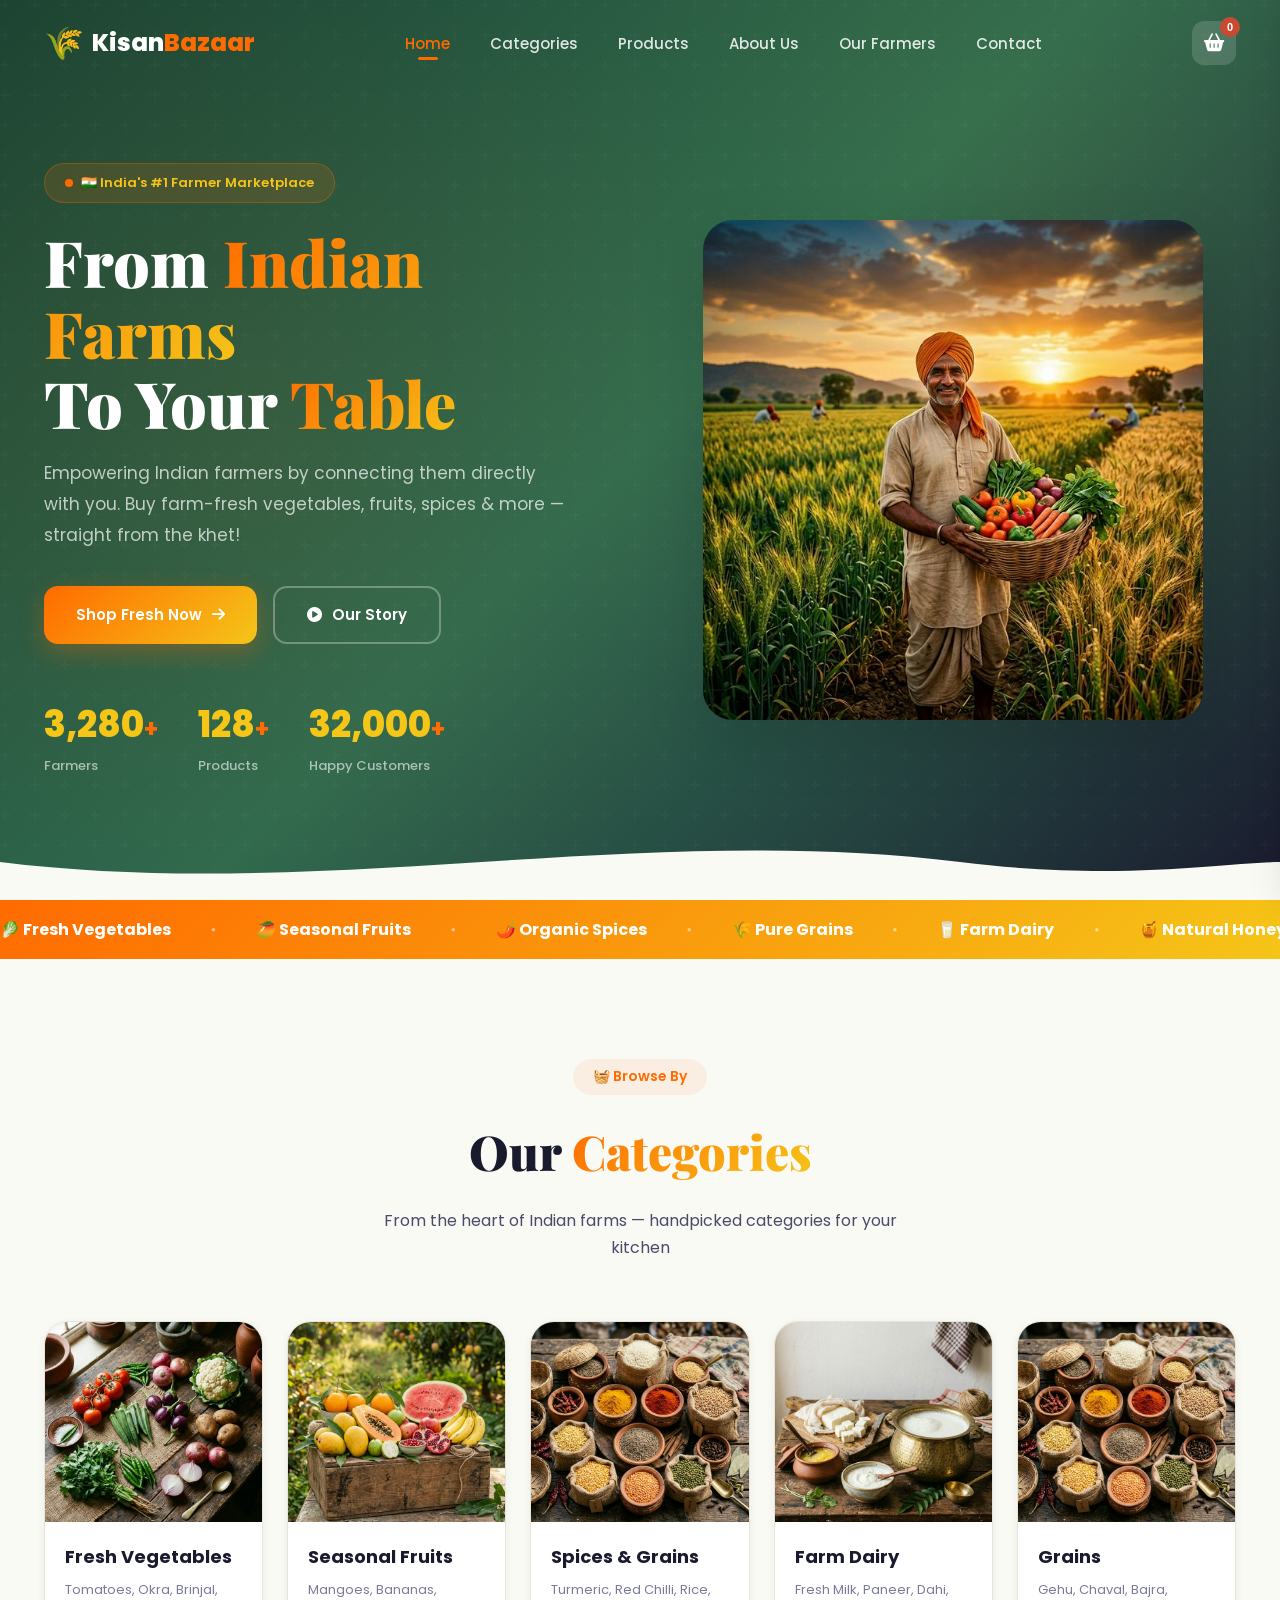
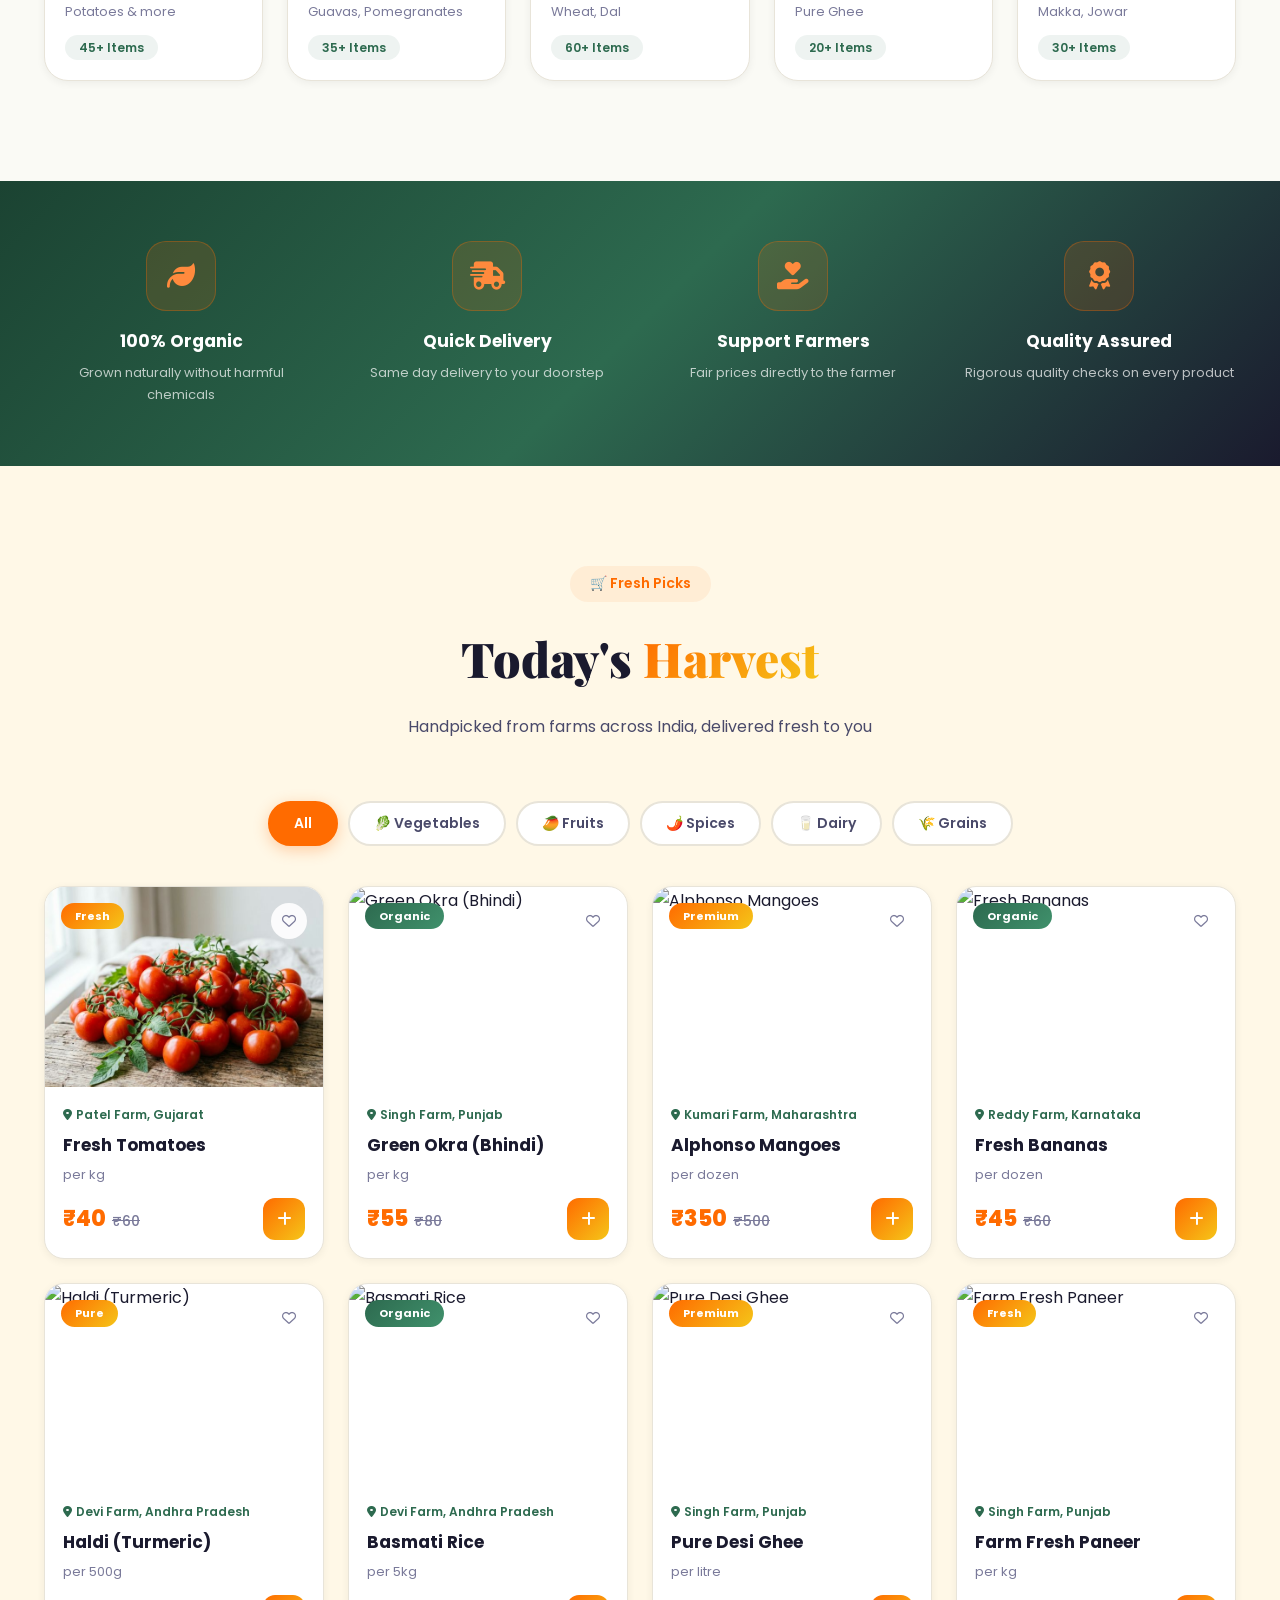
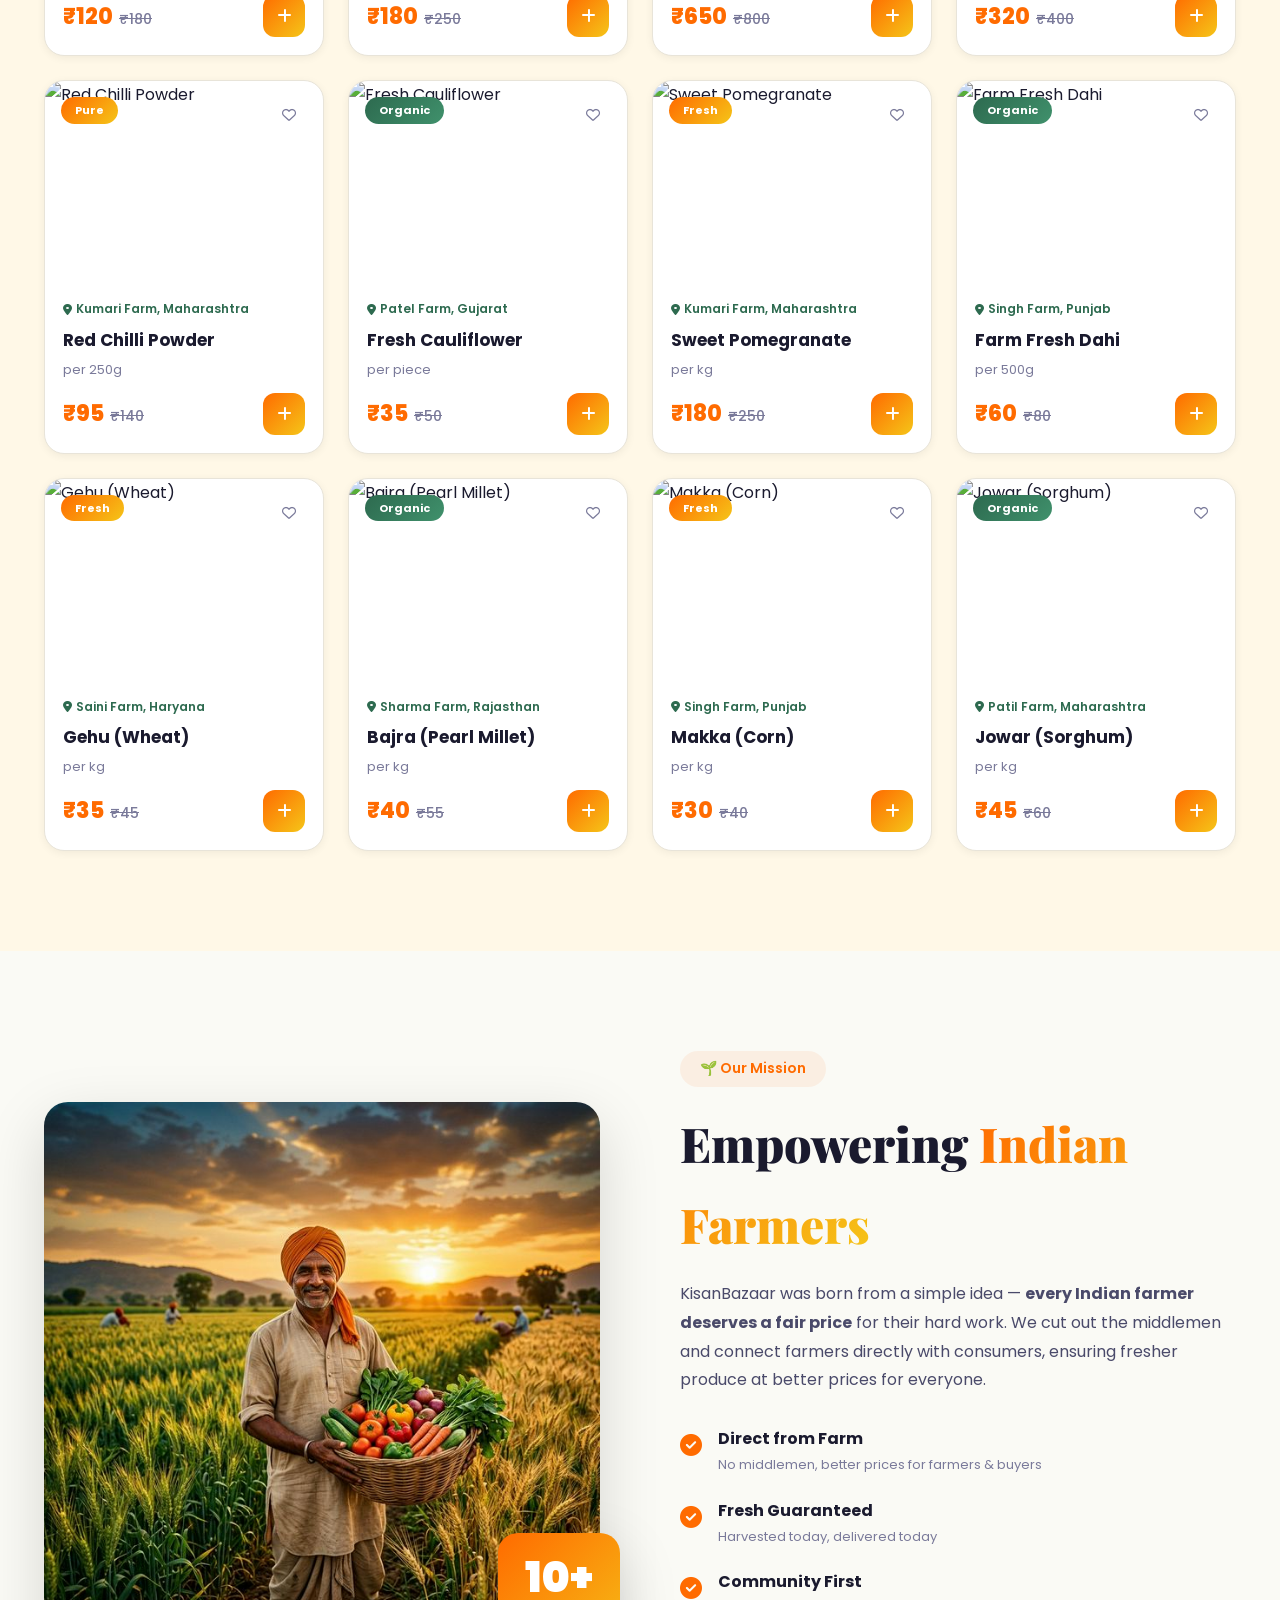
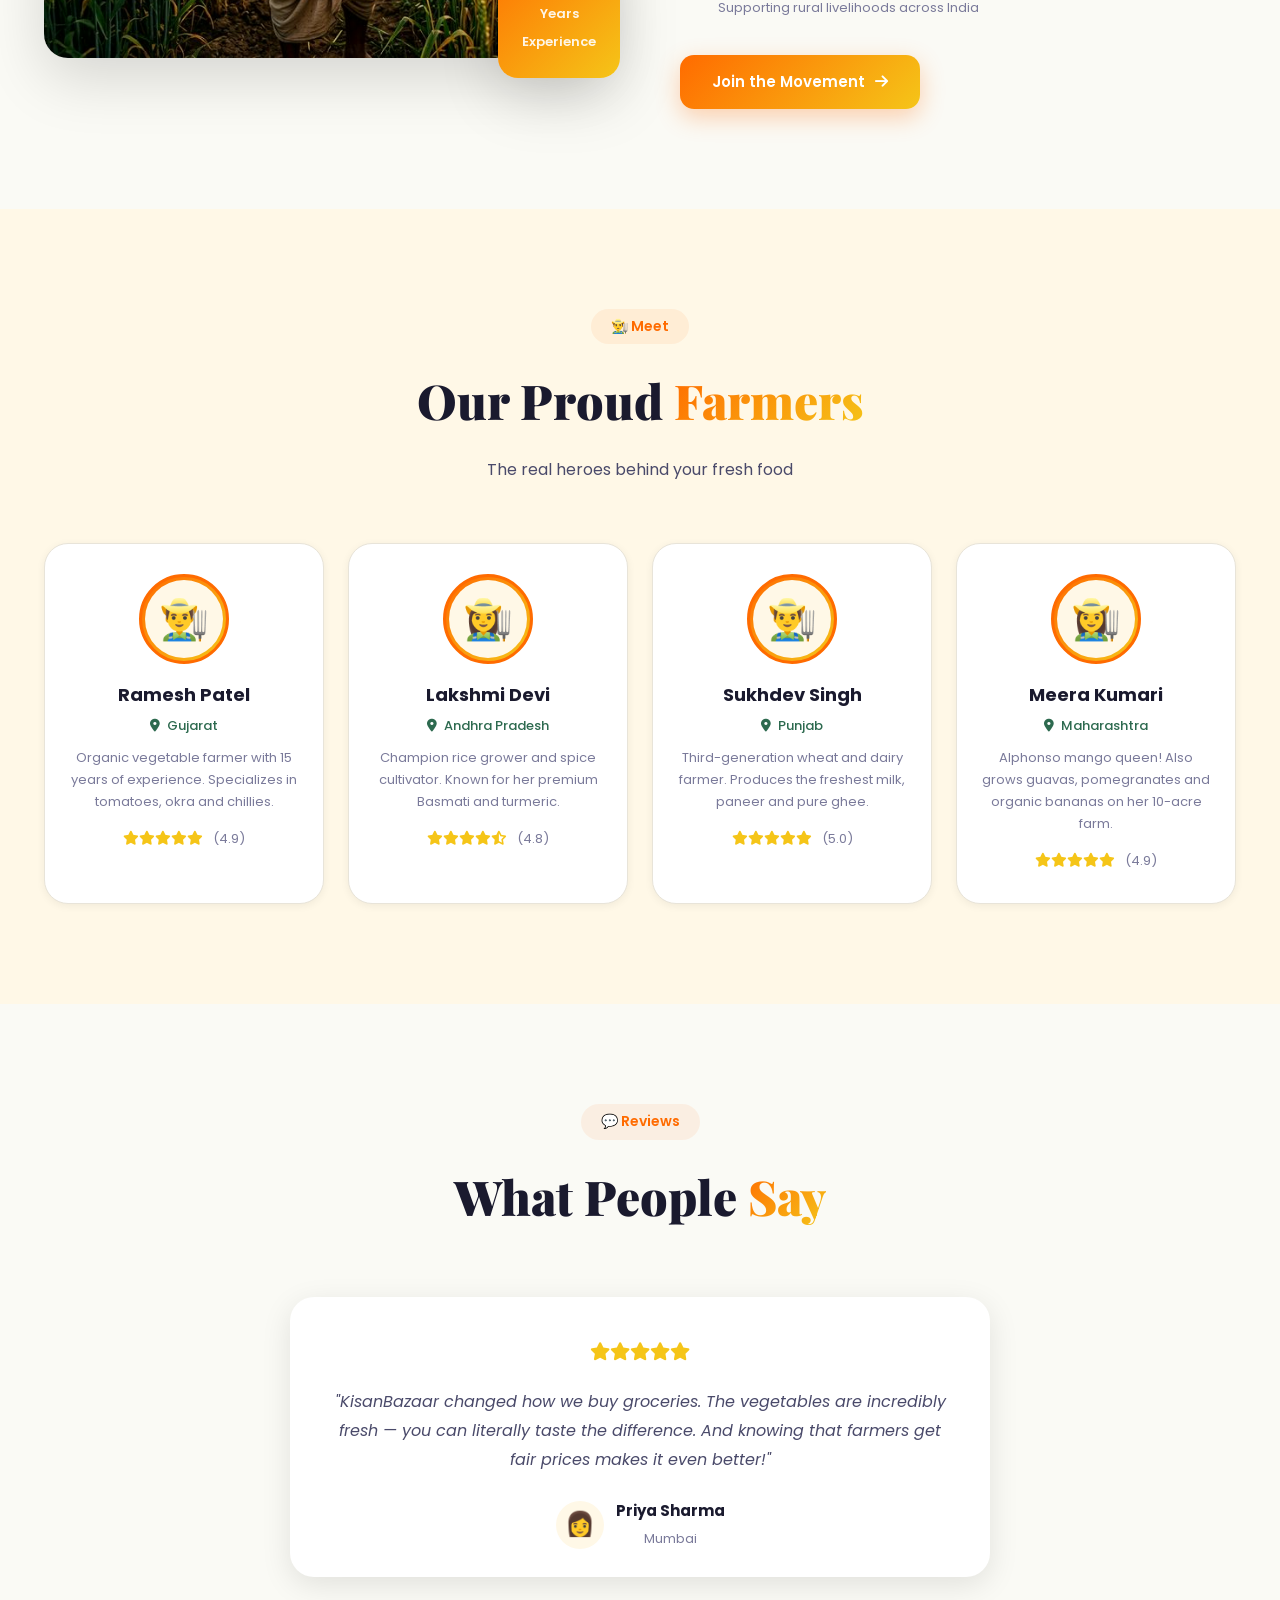
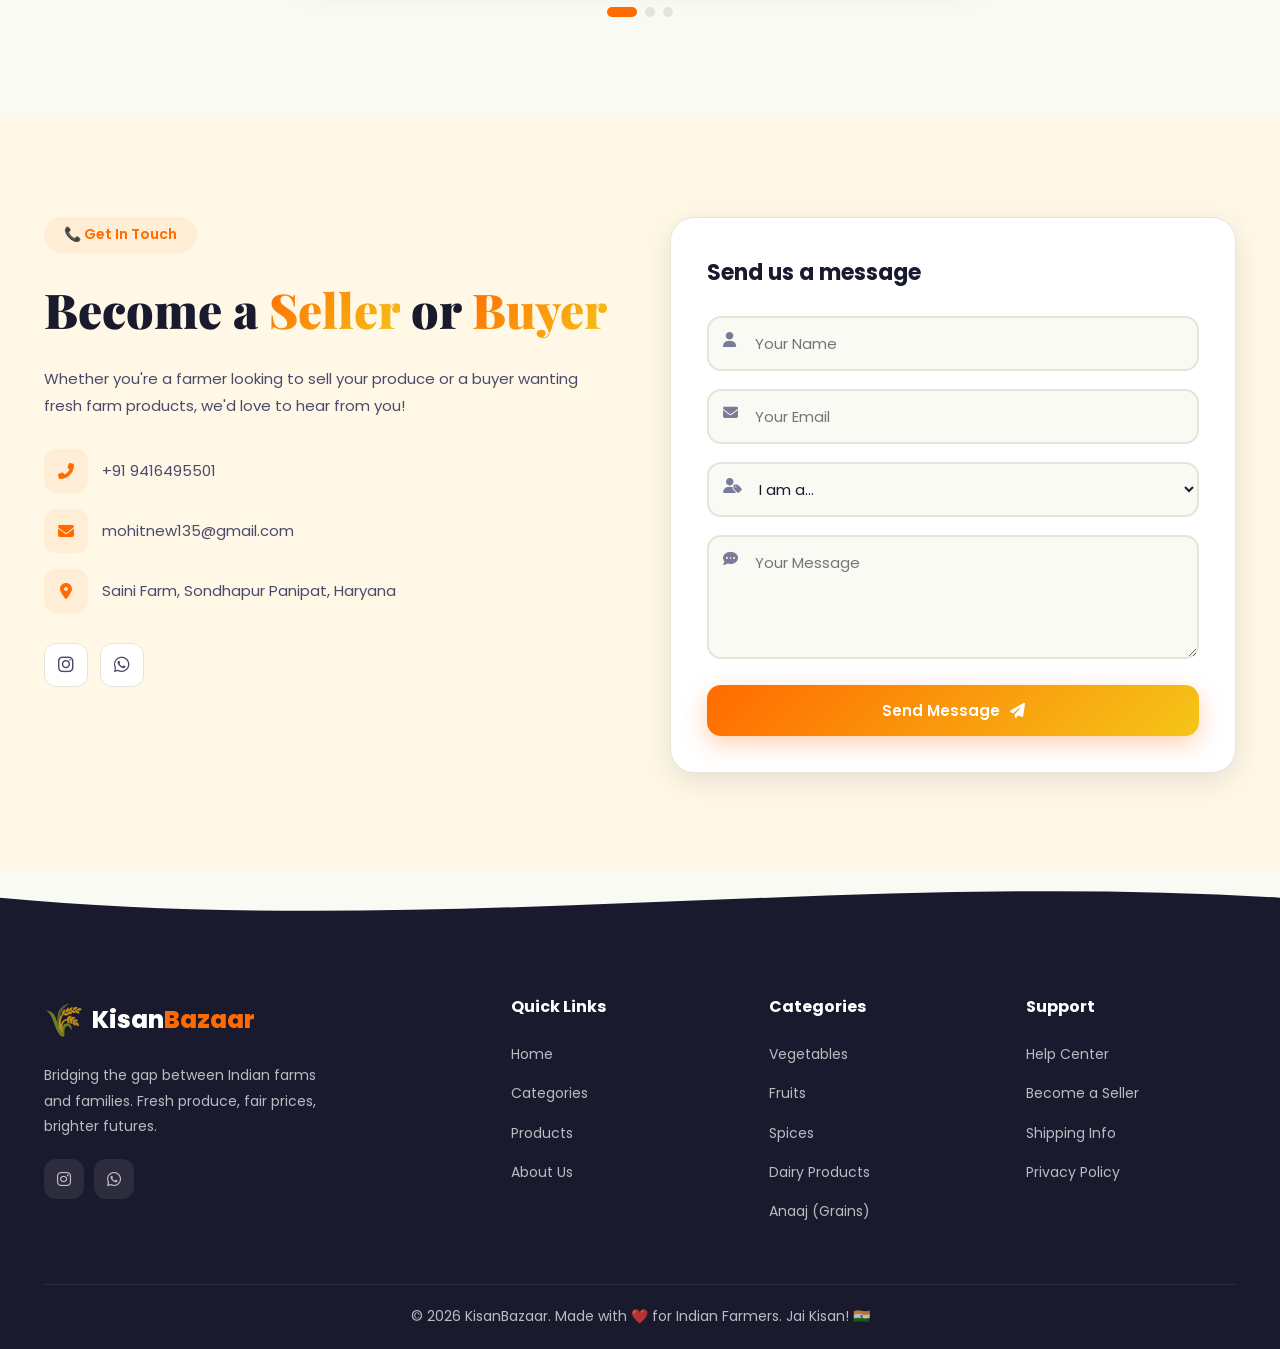
==== index.html @ e1f0d4e4 "Update and rename index.html.html to index.html" ====
<!DOCTYPE html>
<html lang="en">
<head>
    <meta charset="UTF-8">
    <meta name="viewport" content="width=device-width, initial-scale=1.0">
    <meta name="description" content="KisanBazaar - India's premier farmer marketplace. Buy fresh vegetables, fruits, spices, grains and dairy directly from local farmers. Farm to table, fresh and organic.">
    <title>KisanBazaar — Farm Fresh, Direct from Farmers</title>
    <link rel="preconnect" href="https://fonts.googleapis.com">
    <link rel="preconnect" href="https://fonts.gstatic.com" crossorigin>
    <link href="https://fonts.googleapis.com/css2?family=Poppins:wght@300;400;500;600;700;800;900&family=Playfair+Display:wght@700;800;900&display=swap" rel="stylesheet">
    <link rel="stylesheet" href="https://cdnjs.cloudflare.com/ajax/libs/font-awesome/6.5.1/css/all.min.css">
    <link rel="stylesheet" href="style.css">
</head>
<body>
    <!-- Preloader -->
    <div id="preloader">
        <div class="loader-content">
            <div class="tractor-icon">🚜</div>
            <div class="loader-bar"><div class="loader-fill"></div></div>
            <p>Loading Fresh Goodness...</p>
        </div>
    </div>

    <!-- Navigation -->
    <nav id="navbar">
        <div class="nav-container">
            <a href="#" class="logo" id="logo">
                <span class="logo-icon">🌾</span>
                <span class="logo-text">Kisan<span class="logo-highlight">Bazaar</span></span>
            </a>
            <ul class="nav-links" id="navLinks">
                <li><a href="#home" class="nav-link active">Home</a></li>
                <li><a href="#categories" class="nav-link">Categories</a></li>
                <li><a href="#products" class="nav-link">Products</a></li>
                <li><a href="#about" class="nav-link">About Us</a></li>
                <li><a href="#farmers" class="nav-link">Our Farmers</a></li>
                <li><a href="#contact" class="nav-link">Contact</a></li>
            </ul>
            <div class="nav-actions">
                <button class="cart-btn" id="cartBtn" aria-label="Shopping Cart">
                    <i class="fas fa-shopping-basket"></i>
                    <span class="cart-count" id="cartCount">0</span>
                </button>
                <button class="hamburger" id="hamburger" aria-label="Toggle Menu">
                    <span></span><span></span><span></span>
                </button>
            </div>
        </div>
    </nav>

    <!-- Hero Section -->
    <section id="home" class="hero">
        <div class="hero-bg-pattern"></div>
        <div class="hero-overlay"></div>
        <div class="hero-container">
            <div class="hero-content" data-animate="fade-right">
                <div class="hero-badge">
                    <span class="badge-dot"></span>
                    🇮🇳 India's #1 Farmer Marketplace
                </div>
                <h1 class="hero-title">
                    From <span class="text-gradient">Indian Farms</span><br>
                    To Your <span class="text-gradient">Table</span>
                </h1>
                <p class="hero-subtitle">
                    Empowering Indian farmers by connecting them directly with you. 
                    Buy farm-fresh vegetables, fruits, spices & more — straight from the khet!
                </p>
                <div class="hero-cta">
                    <a href="#products" class="btn btn-primary" id="shopNowBtn">
                        <span>Shop Fresh Now</span>
                        <i class="fas fa-arrow-right"></i>
                    </a>
                    <a href="#about" class="btn btn-outline">
                        <i class="fas fa-play-circle"></i>
                        <span>Our Story</span>
                    </a>
                </div>
                <div class="hero-stats">
                    <div class="stat" data-animate="fade-up" data-delay="200">
                        <span class="stat-number" data-count="5000">0</span><span class="stat-plus">+</span>
                        <span class="stat-label">Farmers</span>
                    </div>
                    <div class="stat" data-animate="fade-up" data-delay="400">
                        <span class="stat-number" data-count="200">0</span><span class="stat-plus">+</span>
                        <span class="stat-label">Products</span>
                    </div>
                    <div class="stat" data-animate="fade-up" data-delay="600">
                        <span class="stat-number" data-count="50000">0</span><span class="stat-plus">+</span>
                        <span class="stat-label">Happy Customers</span>
                    </div>
                </div>
            </div>
            <div class="hero-image" data-animate="fade-left">
                <div class="hero-img-wrapper">
                    <img src="images/hero-farmer.png" alt="Indian Farmer with fresh produce" loading="eager">
                </div>
            </div>
        </div>
        <div class="hero-wave">
            <svg viewBox="0 0 1440 120" preserveAspectRatio="none">
                <path d="M0,60 C360,120 720,0 1080,60 C1260,90 1380,60 1440,60 L1440,120 L0,120 Z" fill="var(--bg-primary)"/>
            </svg>
        </div>
    </section>

    <!-- Marquee Banner -->
    <section class="marquee-section">
        <div class="marquee-track">
            <div class="marquee-content">
                <span>🥬 Fresh Vegetables</span>
                <span class="marquee-dot">●</span>
                <span>🥭 Seasonal Fruits</span>
                <span class="marquee-dot">●</span>
                <span>🌶️ Organic Spices</span>
                <span class="marquee-dot">●</span>
                <span>🌾 Pure Grains</span>
                <span class="marquee-dot">●</span>
                <span>🥛 Farm Dairy</span>
                <span class="marquee-dot">●</span>
                <span>🍯 Natural Honey</span>
                <span class="marquee-dot">●</span>
                <span>🥬 Fresh Vegetables</span>
                <span class="marquee-dot">●</span>
                <span>🥭 Seasonal Fruits</span>
                <span class="marquee-dot">●</span>
                <span>🌶️ Organic Spices</span>
                <span class="marquee-dot">●</span>
                <span>🌾 Pure Grains</span>
                <span class="marquee-dot">●</span>
                <span>🥛 Farm Dairy</span>
                <span class="marquee-dot">●</span>
                <span>🍯 Natural Honey</span>
                <span class="marquee-dot">●</span>
            </div>
        </div>
    </section>

    <!-- Categories Section -->
    <section id="categories" class="categories-section">
        <div class="container">
            <div class="section-header" data-animate="fade-up">
                <span class="section-tag">🧺 Browse By</span>
                <h2 class="section-title">Our <span class="text-gradient">Categories</span></h2>
                <p class="section-desc">From the heart of Indian farms — handpicked categories for your kitchen</p>
            </div>
            <div class="categories-grid">
                <div class="category-card" data-animate="zoom-in" data-delay="0" data-category="vegetables">
                    <div class="cat-img-wrap">
                        <img src="images/vegetables.png" alt="Fresh Vegetables">
                    </div>
                    <div class="cat-content">
                        <h3>Fresh Vegetables</h3>
                        <p>Tomatoes, Okra, Brinjal, Potatoes & more</p>
                        <span class="cat-count">45+ Items</span>
                    </div>
                    <div class="cat-hover-overlay">
                        <a href="#products" class="btn btn-small">Explore <i class="fas fa-arrow-right"></i></a>
                    </div>
                </div>
                <div class="category-card" data-animate="zoom-in" data-delay="100" data-category="fruits">
                    <div class="cat-img-wrap">
                        <img src="images/fruits.png" alt="Fresh Fruits">
                    </div>
                    <div class="cat-content">
                        <h3>Seasonal Fruits</h3>
                        <p>Mangoes, Bananas, Guavas, Pomegranates</p>
                        <span class="cat-count">35+ Items</span>
                    </div>
                    <div class="cat-hover-overlay">
                        <a href="#products" class="btn btn-small">Explore <i class="fas fa-arrow-right"></i></a>
                    </div>
                </div>
                <div class="category-card" data-animate="zoom-in" data-delay="200" data-category="spices">
                    <div class="cat-img-wrap">
                        <img src="images/spices.png" alt="Spices and Grains">
                    </div>
                    <div class="cat-content">
                        <h3>Spices & Grains</h3>
                        <p>Turmeric, Red Chilli, Rice, Wheat, Dal</p>
                        <span class="cat-count">60+ Items</span>
                    </div>
                    <div class="cat-hover-overlay">
                        <a href="#products" class="btn btn-small">Explore <i class="fas fa-arrow-right"></i></a>
                    </div>
                </div>
                <div class="category-card" data-animate="zoom-in" data-delay="300" data-category="dairy">
                    <div class="cat-img-wrap">
                        <img src="images/dairy.png" alt="Dairy Products">
                    </div>
                    <div class="cat-content">
                        <h3>Farm Dairy</h3>
                        <p>Fresh Milk, Paneer, Dahi, Pure Ghee</p>
                        <span class="cat-count">20+ Items</span>
                    </div>
                    <div class="cat-hover-overlay">
                        <a href="#products" class="btn btn-small">Explore <i class="fas fa-arrow-right"></i></a>
                    </div>
                </div>
                <div class="category-card" data-animate="zoom-in" data-delay="400" data-category="grains">
                    <div class="cat-img-wrap">
                        <img src="images/spices.png" alt="Grains - Anaaj">
                    </div>
                    <div class="cat-content">
                        <h3>Grains</h3>
                        <p>Gehu, Chaval, Bajra, Makka, Jowar</p>
                        <span class="cat-count">30+ Items</span>
                    </div>
                    <div class="cat-hover-overlay">
                        <a href="#products" class="btn btn-small">Explore <i class="fas fa-arrow-right"></i></a>
                    </div>
                </div>
            </div>
        </div>
    </section>

    <!-- Features Banner -->
    <section class="features-banner">
        <div class="container">
            <div class="features-grid">
                <div class="feature-item" data-animate="fade-up" data-delay="0">
                    <div class="feature-icon"><i class="fas fa-leaf"></i></div>
                    <h4>100% Organic</h4>
                    <p>Grown naturally without harmful chemicals</p>
                </div>
                <div class="feature-item" data-animate="fade-up" data-delay="150">
                    <div class="feature-icon"><i class="fas fa-truck-fast"></i></div>
                    <h4>Quick Delivery</h4>
                    <p>Same day delivery to your doorstep</p>
                </div>
                <div class="feature-item" data-animate="fade-up" data-delay="300">
                    <div class="feature-icon"><i class="fas fa-hand-holding-heart"></i></div>
                    <h4>Support Farmers</h4>
                    <p>Fair prices directly to the farmer</p>
                </div>
                <div class="feature-item" data-animate="fade-up" data-delay="450">
                    <div class="feature-icon"><i class="fas fa-award"></i></div>
                    <h4>Quality Assured</h4>
                    <p>Rigorous quality checks on every product</p>
                </div>
            </div>
        </div>
    </section>

    <!-- Products Section -->
    <section id="products" class="products-section">
        <div class="container">
            <div class="section-header" data-animate="fade-up">
                <span class="section-tag">🛒 Fresh Picks</span>
                <h2 class="section-title">Today's <span class="text-gradient">Harvest</span></h2>
                <p class="section-desc">Handpicked from farms across India, delivered fresh to you</p>
            </div>
            <div class="products-filter" data-animate="fade-up">
                <button class="filter-btn active" data-filter="all">All</button>
                <button class="filter-btn" data-filter="vegetables">🥬 Vegetables</button>
                <button class="filter-btn" data-filter="fruits">🥭 Fruits</button>
                <button class="filter-btn" data-filter="spices">🌶️ Spices</button>
                <button class="filter-btn" data-filter="dairy">🥛 Dairy</button>
                <button class="filter-btn" data-filter="grains">🌾 Grains</button>
            </div>
            <div class="products-grid" id="productsGrid">
                <!-- Products loaded by JS -->
            </div>
        </div>
    </section>

    <!-- About Section -->
    <section id="about" class="about-section">
        <div class="container">
            <div class="about-grid">
                <div class="about-images" data-animate="fade-right">
                    <div class="about-img-main">
                        <img src="images/hero-farmer.png" alt="Indian Farmer">
                    </div>
                    <div class="about-experience-badge">
                        <span class="exp-number">10+</span>
                        <span class="exp-text">Years<br>Experience</span>
                    </div>
                </div>
                <div class="about-content" data-animate="fade-left">
                    <span class="section-tag">🌱 Our Mission</span>
                    <h2 class="section-title">Empowering <span class="text-gradient">Indian Farmers</span></h2>
                    <p class="about-text">
                        KisanBazaar was born from a simple idea — <strong>every Indian farmer deserves a fair price</strong> 
                        for their hard work. We cut out the middlemen and connect farmers directly with consumers, 
                        ensuring fresher produce at better prices for everyone.
                    </p>
                    <div class="about-highlights">
                        <div class="highlight-item">
                            <div class="highlight-icon"><i class="fas fa-check-circle"></i></div>
                            <div>
                                <h5>Direct from Farm</h5>
                                <p>No middlemen, better prices for farmers & buyers</p>
                            </div>
                        </div>
                        <div class="highlight-item">
                            <div class="highlight-icon"><i class="fas fa-check-circle"></i></div>
                            <div>
                                <h5>Fresh Guaranteed</h5>
                                <p>Harvested today, delivered today</p>
                            </div>
                        </div>
                        <div class="highlight-item">
                            <div class="highlight-icon"><i class="fas fa-check-circle"></i></div>
                            <div>
                                <h5>Community First</h5>
                                <p>Supporting rural livelihoods across India</p>
                            </div>
                        </div>
                    </div>
                    <a href="#contact" class="btn btn-primary">
                        <span>Join the Movement</span>
                        <i class="fas fa-arrow-right"></i>
                    </a>
                </div>
            </div>
        </div>
    </section>

    <!-- Farmers Section -->
    <section id="farmers" class="farmers-section">
        <div class="container">
            <div class="section-header" data-animate="fade-up">
                <span class="section-tag">👨‍🌾 Meet</span>
                <h2 class="section-title">Our Proud <span class="text-gradient">Farmers</span></h2>
                <p class="section-desc">The real heroes behind your fresh food</p>
            </div>
            <div class="farmers-grid">
                <div class="farmer-card" data-animate="fade-up" data-delay="0">
                    <div class="farmer-avatar">
                        <div class="farmer-avatar-placeholder">👨‍🌾</div>
                    </div>
                    <h4>Ramesh Patel</h4>
                    <span class="farmer-location"><i class="fas fa-map-marker-alt"></i> Gujarat</span>
                    <p>Organic vegetable farmer with 15 years of experience. Specializes in tomatoes, okra and chillies.</p>
                    <div class="farmer-rating">
                        <i class="fas fa-star"></i><i class="fas fa-star"></i><i class="fas fa-star"></i><i class="fas fa-star"></i><i class="fas fa-star"></i>
                        <span>(4.9)</span>
                    </div>
                </div>
                <div class="farmer-card" data-animate="fade-up" data-delay="150">
                    <div class="farmer-avatar">
                        <div class="farmer-avatar-placeholder">👩‍🌾</div>
                    </div>
                    <h4>Lakshmi Devi</h4>
                    <span class="farmer-location"><i class="fas fa-map-marker-alt"></i> Andhra Pradesh</span>
                    <p>Champion rice grower and spice cultivator. Known for her premium Basmati and turmeric.</p>
                    <div class="farmer-rating">
                        <i class="fas fa-star"></i><i class="fas fa-star"></i><i class="fas fa-star"></i><i class="fas fa-star"></i><i class="fas fa-star-half-alt"></i>
                        <span>(4.8)</span>
                    </div>
                </div>
                <div class="farmer-card" data-animate="fade-up" data-delay="300">
                    <div class="farmer-avatar">
                        <div class="farmer-avatar-placeholder">👨‍🌾</div>
                    </div>
                    <h4>Sukhdev Singh</h4>
                    <span class="farmer-location"><i class="fas fa-map-marker-alt"></i> Punjab</span>
                    <p>Third-generation wheat and dairy farmer. Produces the freshest milk, paneer and pure ghee.</p>
                    <div class="farmer-rating">
                        <i class="fas fa-star"></i><i class="fas fa-star"></i><i class="fas fa-star"></i><i class="fas fa-star"></i><i class="fas fa-star"></i>
                        <span>(5.0)</span>
                    </div>
                </div>
                <div class="farmer-card" data-animate="fade-up" data-delay="450">
                    <div class="farmer-avatar">
                        <div class="farmer-avatar-placeholder">👩‍🌾</div>
                    </div>
                    <h4>Meera Kumari</h4>
                    <span class="farmer-location"><i class="fas fa-map-marker-alt"></i> Maharashtra</span>
                    <p>Alphonso mango queen! Also grows guavas, pomegranates and organic bananas on her 10-acre farm.</p>
                    <div class="farmer-rating">
                        <i class="fas fa-star"></i><i class="fas fa-star"></i><i class="fas fa-star"></i><i class="fas fa-star"></i><i class="fas fa-star"></i>
                        <span>(4.9)</span>
                    </div>
                </div>
            </div>
        </div>
    </section>

    <!-- Testimonials -->
    <section class="testimonials-section">
        <div class="container">
            <div class="section-header" data-animate="fade-up">
                <span class="section-tag">💬 Reviews</span>
                <h2 class="section-title">What People <span class="text-gradient">Say</span></h2>
            </div>
            <div class="testimonials-slider" id="testimonialSlider">
                <div class="testimonial-card active">
                    <div class="testimonial-stars">
                        <i class="fas fa-star"></i><i class="fas fa-star"></i><i class="fas fa-star"></i><i class="fas fa-star"></i><i class="fas fa-star"></i>
                    </div>
                    <p>"KisanBazaar changed how we buy groceries. The vegetables are incredibly fresh — you can literally taste the difference. And knowing that farmers get fair prices makes it even better!"</p>
                    <div class="testimonial-author">
                        <div class="author-avatar">👩</div>
                        <div>
                            <strong>Priya Sharma</strong>
                            <span>Mumbai</span>
                        </div>
                    </div>
                </div>
                <div class="testimonial-card">
                    <div class="testimonial-stars">
                        <i class="fas fa-star"></i><i class="fas fa-star"></i><i class="fas fa-star"></i><i class="fas fa-star"></i><i class="fas fa-star"></i>
                    </div>
                    <p>"As a farmer, this platform has been a blessing. I now earn 40% more than what I used to get from the mandi. The direct connection with buyers is priceless!"</p>
                    <div class="testimonial-author">
                        <div class="author-avatar">👨‍🌾</div>
                        <div>
                            <strong>Harish Kumar</strong>
                            <span>Farmer, Haryana</span>
                        </div>
                    </div>
                </div>
                <div class="testimonial-card">
                    <div class="testimonial-stars">
                        <i class="fas fa-star"></i><i class="fas fa-star"></i><i class="fas fa-star"></i><i class="fas fa-star"></i><i class="fas fa-star-half-alt"></i>
                    </div>
                    <p>"The spices I ordered are pure and aromatic — nothing like the adulterated stuff in local shops. Same day delivery is the cherry on top. Highly recommended!"</p>
                    <div class="testimonial-author">
                        <div class="author-avatar">👨</div>
                        <div>
                            <strong>Arun Nair</strong>
                            <span>Bangalore</span>
                        </div>
                    </div>
                </div>
            </div>
            <div class="testimonial-dots" id="testimonialDots"></div>
        </div>
    </section>

    <!-- Contact / CTA Section -->
    <section id="contact" class="contact-section">
        <div class="container">
            <div class="contact-grid">
                <div class="contact-info" data-animate="fade-right">
                    <span class="section-tag">📞 Get In Touch</span>
                    <h2 class="section-title">Become a <span class="text-gradient">Seller</span> or <span class="text-gradient">Buyer</span></h2>
                    <p>Whether you're a farmer looking to sell your produce or a buyer wanting fresh farm products, we'd love to hear from you!</p>
                    <div class="contact-details">
                        <div class="contact-item">
                            <i class="fas fa-phone-alt"></i>
                            <span>+91 9416495501</span>
                        </div>
                        <div class="contact-item">
                            <i class="fas fa-envelope"></i>
                            <span>mohitnew135@gmail.com</span>
                        </div>
                        <div class="contact-item">
                            <i class="fas fa-map-marker-alt"></i>
                            <span>Saini Farm, Sondhapur Panipat, Haryana</span>
                        </div>
                    </div>
                    <div class="social-links">
                        <a href="https://www.instagram.com/AryanSaini135" target="_blank" class="social-link" aria-label="Instagram"><i class="fab fa-instagram"></i></a>
                        <a href="https://wa.me/919416495501" target="_blank" class="social-link" aria-label="WhatsApp"><i class="fab fa-whatsapp"></i></a>
                    </div>
                </div>
                <div class="contact-form-wrap" data-animate="fade-left">
                    <form id="contactForm" class="contact-form">
                        <h3>Send us a message</h3>
                        <div class="form-group">
                            <input type="text" id="formName" placeholder="Your Name" required>
                            <i class="fas fa-user"></i>
                        </div>
                        <div class="form-group">
                            <input type="email" id="formEmail" placeholder="Your Email" required>
                            <i class="fas fa-envelope"></i>
                        </div>
                        <div class="form-group">
                            <select id="formType" required>
                                <option value="" disabled selected>I am a...</option>
                                <option value="farmer">Farmer / Seller</option>
                                <option value="buyer">Buyer / Customer</option>
                                <option value="partner">Business Partner</option>
                            </select>
                            <i class="fas fa-user-tag"></i>
                        </div>
                        <div class="form-group">
                            <textarea id="formMessage" placeholder="Your Message" rows="4" required></textarea>
                            <i class="fas fa-comment-dots"></i>
                        </div>
                        <button type="submit" class="btn btn-primary btn-full" id="submitBtn">
                            <span>Send Message</span>
                            <i class="fas fa-paper-plane"></i>
                        </button>
                    </form>
                </div>
            </div>
        </div>
    </section>

    <!-- Footer -->
    <footer class="footer">
        <div class="footer-wave">
            <svg viewBox="0 0 1440 120" preserveAspectRatio="none">
                <path d="M0,40 C480,100 960,0 1440,40 L1440,0 L0,0 Z" fill="var(--bg-primary)"/>
            </svg>
        </div>
        <div class="container">
            <div class="footer-grid">
                <div class="footer-brand">
                    <a href="#" class="logo">
                        <span class="logo-icon">🌾</span>
                        <span class="logo-text">Kisan<span class="logo-highlight">Bazaar</span></span>
                    </a>
                    <p>Bridging the gap between Indian farms and families. Fresh produce, fair prices, brighter futures.</p>
                    <div class="footer-social">
                        <a href="https://www.instagram.com/AryanSaini135" target="_blank" aria-label="Instagram"><i class="fab fa-instagram"></i></a>
                        <a href="https://wa.me/919416495501" target="_blank" aria-label="WhatsApp"><i class="fab fa-whatsapp"></i></a>
                    </div>
                </div>
                <div class="footer-links-group">
                    <h4>Quick Links</h4>
                    <ul>
                        <li><a href="#home">Home</a></li>
                        <li><a href="#categories">Categories</a></li>
                        <li><a href="#products">Products</a></li>
                        <li><a href="#about">About Us</a></li>
                    </ul>
                </div>
                <div class="footer-links-group">
                    <h4>Categories</h4>
                    <ul>
                        <li><a href="#">Vegetables</a></li>
                        <li><a href="#">Fruits</a></li>
                        <li><a href="#">Spices</a></li>
                        <li><a href="#">Dairy Products</a></li>
                        <li><a href="#">Anaaj (Grains)</a></li>
                    </ul>
                </div>
                <div class="footer-links-group">
                    <h4>Support</h4>
                    <ul>
                        <li><a href="#">Help Center</a></li>
                        <li><a href="#">Become a Seller</a></li>
                        <li><a href="#">Shipping Info</a></li>
                        <li><a href="#">Privacy Policy</a></li>
                    </ul>
                </div>
            </div>
            <div class="footer-bottom">
                <p>&copy; 2026 KisanBazaar. Made with ❤️ for Indian Farmers. Jai Kisan! 🇮🇳</p>
            </div>
        </div>
    </footer>

    <!-- Cart Sidebar -->
    <div class="cart-overlay" id="cartOverlay"></div>
    <div class="cart-sidebar" id="cartSidebar">
        <div class="cart-header">
            <h3><i class="fas fa-shopping-basket"></i> Your Basket</h3>
            <button class="cart-close" id="cartClose" aria-label="Close Cart"><i class="fas fa-times"></i></button>
        </div>
        <div class="cart-items" id="cartItems">
            <div class="cart-empty">
                <span>🧺</span>
                <p>Your basket is empty</p>
                <small>Add some fresh farm produce!</small>
            </div>
        </div>
        <div class="cart-footer" id="cartFooter" style="display:none;">
            <div class="cart-total">
                <span>Total:</span>
                <strong id="cartTotal">₹0</strong>
            </div>
            <button class="btn btn-primary btn-full" id="checkoutBtn">
                <span>Checkout</span>
                <i class="fas fa-arrow-right"></i>
            </button>
        </div>
    </div>

    <!-- Back to Top -->
    <button class="back-to-top" id="backToTop" aria-label="Back to top">
        <i class="fas fa-chevron-up"></i>
    </button>

    <!-- Toast Notification -->
    <div class="toast" id="toast">
        <i class="fas fa-check-circle"></i>
        <span id="toastMsg">Item added to cart!</span>
    </div>

    <script src="script.js"></script>

    <!-- Voiceflow Chatbot Widget -->
    <script type="text/javascript">
      (function(d, t) {
          var v = d.createElement(t), s = d.getElementsByTagName(t)[0];
          v.onload = function() {
            window.voiceflow.chat.load({
              verify: { projectID: '69f4c6551224fee774fb6260' },
              url: 'https://general-runtime.voiceflow.com',
              versionID: 'development'
            });
          }
          v.src = "https://cdn.voiceflow.com/widget-next/bundle.mjs"; v.type = "text/javascript";
          s.parentNode.insertBefore(v, s);
      })(document, 'script');
    </script>
</body>
</html>
---- style.css ----
/* ===== CSS RESET & VARIABLES ===== */
*,
*::before,
*::after {
    margin: 0;
    padding: 0;
    box-sizing: border-box;
}

:root {
    /* Indian-Inspired Color Palette */
    --saffron: #FF6B00;
    --saffron-light: #FF8A3D;
    --saffron-dark: #E05500;
    --turmeric: #F5C518;
    --green-primary: #2D6A4F;
    --green-light: #40916C;
    --green-dark: #1B4332;
    --earth-brown: #8B4513;
    --clay-red: #C84B31;
    --cream: #FFF8E7;
    --off-white: #FAFAF5;

    /* Neutral Palette */
    --bg-primary: #FAFAF5;
    --bg-secondary: #FFF8E7;
    --bg-dark: #1A1A2E;
    --bg-dark-secondary: #16213E;
    --text-primary: #1A1A2E;
    --text-secondary: #4A4A6A;
    --text-light: #7A7A9A;
    --text-white: #FFFFFF;
    --border-color: #E8E4D9;

    /* Gradients */
    --gradient-saffron: linear-gradient(135deg, #FF6B00, #F5C518);
    --gradient-green: linear-gradient(135deg, #2D6A4F, #40916C);
    --gradient-earth: linear-gradient(135deg, #8B4513, #C84B31);
    --gradient-hero: linear-gradient(135deg, #1B4332 0%, #2D6A4F 50%, #1A1A2E 100%);

    /* Typography */
    --font-primary: 'Poppins', sans-serif;
    --font-display: 'Playfair Display', serif;

    /* Spacing */
    --section-padding: 100px 0;
    --container-width: 1240px;

    /* Shadows */
    --shadow-sm: 0 2px 8px rgba(0,0,0,0.06);
    --shadow-md: 0 8px 30px rgba(0,0,0,0.1);
    --shadow-lg: 0 20px 60px rgba(0,0,0,0.15);
    --shadow-glow: 0 0 40px rgba(255,107,0,0.2);

    /* Transitions */
    --transition: all 0.3s cubic-bezier(0.4, 0, 0.2, 1);
    --transition-slow: all 0.6s cubic-bezier(0.4, 0, 0.2, 1);
}

html {
    scroll-behavior: smooth;
    scroll-padding-top: 80px;
}

body {
    font-family: var(--font-primary);
    background: var(--bg-primary);
    color: var(--text-primary);
    line-height: 1.7;
    overflow-x: hidden;
}

img {
    max-width: 100%;
    height: auto;
    display: block;
}

a {
    text-decoration: none;
    color: inherit;
}

ul { list-style: none; }

.container {
    max-width: var(--container-width);
    margin: 0 auto;
    padding: 0 24px;
}

.text-gradient {
    background: var(--gradient-saffron);
    -webkit-background-clip: text;
    -webkit-text-fill-color: transparent;
    background-clip: text;
}

/* ===== PRELOADER ===== */
#preloader {
    position: fixed;
    inset: 0;
    background: var(--gradient-hero);
    z-index: 99999;
    display: flex;
    align-items: center;
    justify-content: center;
    transition: opacity 0.6s, visibility 0.6s;
}

#preloader.hidden {
    opacity: 0;
    visibility: hidden;
}

.loader-content {
    text-align: center;
    color: white;
}

.tractor-icon {
    font-size: 64px;
    animation: bounce 1s infinite;
}

.loader-bar {
    width: 200px;
    height: 4px;
    background: rgba(255,255,255,0.2);
    border-radius: 4px;
    margin: 20px auto;
    overflow: hidden;
}

.loader-fill {
    height: 100%;
    width: 0%;
    background: var(--gradient-saffron);
    border-radius: 4px;
    animation: loaderFill 1.5s ease-in-out forwards;
}

.loader-content p {
    font-size: 14px;
    opacity: 0.8;
    margin-top: 8px;
}

@keyframes bounce {
    0%, 100% { transform: translateY(0); }
    50% { transform: translateY(-15px); }
}

@keyframes loaderFill {
    to { width: 100%; }
}

/* ===== NAVBAR ===== */
#navbar {
    position: fixed;
    top: 0;
    left: 0;
    right: 0;
    z-index: 1000;
    padding: 16px 0;
    transition: var(--transition);
    background: transparent;
}

#navbar.scrolled {
    background: rgba(255,255,255,0.95);
    backdrop-filter: blur(20px);
    -webkit-backdrop-filter: blur(20px);
    padding: 10px 0;
    box-shadow: var(--shadow-sm);
}

.nav-container {
    max-width: var(--container-width);
    margin: 0 auto;
    padding: 0 24px;
    display: flex;
    align-items: center;
    justify-content: space-between;
}

.logo {
    display: flex;
    align-items: center;
    gap: 8px;
    font-size: 24px;
    font-weight: 800;
    z-index: 1001;
}

.logo-icon {
    font-size: 32px;
    animation: sway 3s ease-in-out infinite;
}

@keyframes sway {
    0%, 100% { transform: rotate(-5deg); }
    50% { transform: rotate(5deg); }
}

.logo-text {
    color: var(--text-white);
    transition: var(--transition);
}

#navbar.scrolled .logo-text {
    color: var(--text-primary);
}

.logo-highlight {
    color: var(--saffron);
}

.nav-links {
    display: flex;
    align-items: center;
    gap: 8px;
}

.nav-link {
    padding: 8px 16px;
    font-size: 15px;
    font-weight: 500;
    color: rgba(255,255,255,0.85);
    border-radius: 8px;
    transition: var(--transition);
    position: relative;
}

#navbar.scrolled .nav-link {
    color: var(--text-secondary);
}

.nav-link:hover,
.nav-link.active {
    color: var(--saffron);
}

.nav-link.active::after {
    content: '';
    position: absolute;
    bottom: 2px;
    left: 50%;
    transform: translateX(-50%);
    width: 20px;
    height: 3px;
    background: var(--saffron);
    border-radius: 2px;
}

.nav-actions {
    display: flex;
    align-items: center;
    gap: 12px;
}

.cart-btn {
    position: relative;
    background: rgba(255,255,255,0.15);
    border: none;
    color: white;
    width: 44px;
    height: 44px;
    border-radius: 12px;
    font-size: 18px;
    cursor: pointer;
    transition: var(--transition);
}

#navbar.scrolled .cart-btn {
    background: var(--bg-secondary);
    color: var(--text-primary);
}

.cart-btn:hover {
    background: var(--saffron);
    color: white;
    transform: scale(1.05);
}

.cart-count {
    position: absolute;
    top: -4px;
    right: -4px;
    background: var(--clay-red);
    color: white;
    font-size: 11px;
    font-weight: 700;
    width: 20px;
    height: 20px;
    border-radius: 50%;
    display: flex;
    align-items: center;
    justify-content: center;
}

.hamburger {
    display: none;
    flex-direction: column;
    gap: 5px;
    background: none;
    border: none;
    cursor: pointer;
    padding: 4px;
    z-index: 1001;
}

.hamburger span {
    display: block;
    width: 24px;
    height: 2.5px;
    background: white;
    border-radius: 2px;
    transition: var(--transition);
}

#navbar.scrolled .hamburger span {
    background: var(--text-primary);
}

.hamburger.active span:nth-child(1) {
    transform: rotate(45deg) translate(5px, 5px);
}

.hamburger.active span:nth-child(2) {
    opacity: 0;
}

.hamburger.active span:nth-child(3) {
    transform: rotate(-45deg) translate(5px, -5px);
}

/* ===== HERO ===== */
.hero {
    position: relative;
    min-height: 100vh;
    background: var(--gradient-hero);
    display: flex;
    align-items: center;
    overflow: hidden;
}

.hero-bg-pattern {
    position: absolute;
    inset: 0;
    background-image:
        radial-gradient(circle at 20% 50%, rgba(255,107,0,0.08) 0%, transparent 50%),
        radial-gradient(circle at 80% 20%, rgba(245,197,24,0.06) 0%, transparent 50%),
        radial-gradient(circle at 60% 80%, rgba(64,145,108,0.06) 0%, transparent 50%);
}

.hero-overlay {
    position: absolute;
    inset: 0;
    background: url("data:image/svg+xml,%3Csvg width='60' height='60' viewBox='0 0 60 60' xmlns='http://www.w3.org/2000/svg'%3E%3Cg fill='none' fill-rule='evenodd'%3E%3Cg fill='%23ffffff' fill-opacity='0.02'%3E%3Cpath d='M36 34v-4h-2v4h-4v2h4v4h2v-4h4v-2h-4zm0-30V0h-2v4h-4v2h4v4h2V6h4V4h-4zM6 34v-4H4v4H0v2h4v4h2v-4h4v-2H6zM6 4V0H4v4H0v2h4v4h2V6h4V4H6z'/%3E%3C/g%3E%3C/g%3E%3C/svg%3E");
}

.hero-container {
    max-width: var(--container-width);
    margin: 0 auto;
    padding: 120px 24px 80px;
    display: grid;
    grid-template-columns: 1fr 1fr;
    gap: 60px;
    align-items: center;
    position: relative;
    z-index: 2;
}

.hero-badge {
    display: inline-flex;
    align-items: center;
    gap: 8px;
    background: rgba(255,107,0,0.15);
    border: 1px solid rgba(255,107,0,0.3);
    color: var(--turmeric);
    padding: 8px 20px;
    border-radius: 50px;
    font-size: 13px;
    font-weight: 600;
    margin-bottom: 24px;
    backdrop-filter: blur(10px);
}

.badge-dot {
    width: 8px;
    height: 8px;
    background: var(--saffron);
    border-radius: 50%;
    animation: pulse 2s infinite;
}

@keyframes pulse {
    0%, 100% { opacity: 1; transform: scale(1); }
    50% { opacity: 0.5; transform: scale(1.5); }
}

.hero-title {
    font-family: var(--font-display);
    font-size: clamp(40px, 5vw, 68px);
    font-weight: 900;
    line-height: 1.1;
    color: white;
    margin-bottom: 20px;
}

.hero-subtitle {
    font-size: 17px;
    color: rgba(255,255,255,0.7);
    max-width: 520px;
    margin-bottom: 36px;
    line-height: 1.8;
}

.hero-cta {
    display: flex;
    gap: 16px;
    flex-wrap: wrap;
    margin-bottom: 50px;
}

/* ===== BUTTONS ===== */
.btn {
    display: inline-flex;
    align-items: center;
    gap: 10px;
    padding: 14px 32px;
    border-radius: 14px;
    font-family: var(--font-primary);
    font-size: 15px;
    font-weight: 600;
    cursor: pointer;
    border: none;
    transition: var(--transition);
    position: relative;
    overflow: hidden;
}

.btn-primary {
    background: var(--gradient-saffron);
    color: white;
    box-shadow: 0 8px 25px rgba(255,107,0,0.3);
}

.btn-primary:hover {
    transform: translateY(-2px);
    box-shadow: 0 12px 35px rgba(255,107,0,0.4);
}

.btn-primary:active {
    transform: translateY(0);
}

.btn-outline {
    background: transparent;
    color: white;
    border: 2px solid rgba(255,255,255,0.3);
}

.btn-outline:hover {
    background: rgba(255,255,255,0.1);
    border-color: rgba(255,255,255,0.5);
}

.btn-small {
    padding: 10px 24px;
    font-size: 13px;
    background: var(--gradient-saffron);
    color: white;
    border-radius: 10px;
}

.btn-full {
    width: 100%;
    justify-content: center;
}

/* ===== HERO STATS ===== */
.hero-stats {
    display: flex;
    gap: 40px;
}

.stat {
    text-align: left;
}

.stat-number {
    font-size: 36px;
    font-weight: 800;
    color: var(--turmeric);
}

.stat-plus {
    font-size: 24px;
    color: var(--saffron);
    font-weight: 700;
}

.stat-label {
    display: block;
    font-size: 13px;
    color: rgba(255,255,255,0.6);
    font-weight: 500;
}

/* ===== HERO IMAGE ===== */
.hero-image {
    position: relative;
    display: flex;
    justify-content: center;
}

.hero-img-wrapper {
    position: relative;
    width: 100%;
    max-width: 500px;
}

.hero-img-wrapper img {
    border-radius: 30px;
    box-shadow: var(--shadow-lg);
}

.floating-card {
    position: absolute;
    display: flex;
    align-items: center;
    gap: 10px;
    background: rgba(255,255,255,0.95);
    backdrop-filter: blur(10px);
    padding: 12px 18px;
    border-radius: 16px;
    box-shadow: var(--shadow-md);
    animation: floatCard 4s ease-in-out infinite;
}

.floating-card strong {
    font-size: 13px;
    color: var(--text-primary);
}

.floating-card small {
    font-size: 11px;
    color: var(--text-light);
    display: block;
}

.fc-icon {
    font-size: 28px;
}

.card-organic {
    top: 5%;
    left: -20px;
    animation-delay: 0s;
}

.card-delivery {
    top: 40%;
    right: -30px;
    animation-delay: 1.3s;
}

.card-price {
    bottom: 8%;
    left: -10px;
    animation-delay: 2.6s;
}

@keyframes floatCard {
    0%, 100% { transform: translateY(0); }
    50% { transform: translateY(-12px); }
}

.hero-wave {
    position: absolute;
    bottom: -2px;
    left: 0;
    right: 0;
    z-index: 3;
}

.hero-wave svg {
    display: block;
    width: 100%;
    height: 80px;
}

/* ===== MARQUEE ===== */
.marquee-section {
    background: var(--gradient-saffron);
    padding: 16px 0;
    overflow: hidden;
}

.marquee-track {
    display: flex;
    overflow: hidden;
}

.marquee-content {
    display: flex;
    align-items: center;
    gap: 40px;
    white-space: nowrap;
    animation: marquee 20s linear infinite;
}

.marquee-content span {
    font-size: 16px;
    font-weight: 700;
    color: white;
}

.marquee-dot {
    font-size: 8px !important;
    opacity: 0.5;
}

@keyframes marquee {
    0% { transform: translateX(0); }
    100% { transform: translateX(-50%); }
}

/* ===== SECTION HEADERS ===== */
.section-header {
    text-align: center;
    margin-bottom: 60px;
}

.section-tag {
    display: inline-block;
    font-size: 14px;
    font-weight: 600;
    color: var(--saffron);
    background: rgba(255,107,0,0.08);
    padding: 6px 20px;
    border-radius: 50px;
    margin-bottom: 16px;
}

.section-title {
    font-family: var(--font-display);
    font-size: clamp(32px, 4vw, 48px);
    font-weight: 900;
    color: var(--text-primary);
    margin-bottom: 14px;
}

.section-desc {
    font-size: 16px;
    color: var(--text-secondary);
    max-width: 560px;
    margin: 0 auto;
}

/* ===== CATEGORIES ===== */
.categories-section {
    padding: var(--section-padding);
}

.categories-grid {
    display: grid;
    grid-template-columns: repeat(5, 1fr);
    gap: 24px;
}

.category-card {
    position: relative;
    background: white;
    border-radius: 24px;
    overflow: hidden;
    box-shadow: var(--shadow-sm);
    transition: var(--transition);
    cursor: pointer;
    border: 1px solid var(--border-color);
}

.category-card:hover {
    transform: translateY(-8px);
    box-shadow: var(--shadow-lg);
}

.cat-img-wrap {
    height: 200px;
    overflow: hidden;
}

.cat-img-wrap img {
    width: 100%;
    height: 100%;
    object-fit: cover;
    transition: var(--transition-slow);
}

.category-card:hover .cat-img-wrap img {
    transform: scale(1.1);
}

.cat-content {
    padding: 20px;
}

.cat-content h3 {
    font-size: 18px;
    font-weight: 700;
    margin-bottom: 6px;
}

.cat-content p {
    font-size: 13px;
    color: var(--text-light);
    margin-bottom: 10px;
}

.cat-count {
    font-size: 12px;
    font-weight: 600;
    color: var(--green-primary);
    background: rgba(45,106,79,0.08);
    padding: 4px 14px;
    border-radius: 20px;
}

.cat-hover-overlay {
    position: absolute;
    inset: 0;
    background: rgba(26,26,46,0.7);
    display: flex;
    align-items: center;
    justify-content: center;
    opacity: 0;
    transition: var(--transition);
}

.category-card:hover .cat-hover-overlay {
    opacity: 1;
}

/* ===== FEATURES BANNER ===== */
.features-banner {
    background: var(--gradient-hero);
    padding: 60px 0;
}

.features-grid {
    display: grid;
    grid-template-columns: repeat(4, 1fr);
    gap: 32px;
}

.feature-item {
    text-align: center;
    color: white;
}

.feature-icon {
    width: 70px;
    height: 70px;
    border-radius: 20px;
    background: rgba(255,107,0,0.15);
    border: 1px solid rgba(255,107,0,0.3);
    display: flex;
    align-items: center;
    justify-content: center;
    font-size: 28px;
    color: var(--saffron-light);
    margin: 0 auto 16px;
    transition: var(--transition);
}

.feature-item:hover .feature-icon {
    background: var(--saffron);
    color: white;
    transform: rotateY(180deg);
}

.feature-item h4 {
    font-size: 17px;
    font-weight: 700;
    margin-bottom: 6px;
}

.feature-item p {
    font-size: 13px;
    opacity: 0.7;
}

/* ===== PRODUCTS ===== */
.products-section {
    padding: var(--section-padding);
    background: var(--bg-secondary);
}

.products-filter {
    display: flex;
    justify-content: center;
    gap: 10px;
    margin-bottom: 40px;
    flex-wrap: wrap;
}

.filter-btn {
    padding: 10px 24px;
    border: 2px solid var(--border-color);
    background: white;
    border-radius: 50px;
    font-family: var(--font-primary);
    font-size: 14px;
    font-weight: 600;
    cursor: pointer;
    transition: var(--transition);
    color: var(--text-secondary);
}

.filter-btn:hover,
.filter-btn.active {
    background: var(--saffron);
    color: white;
    border-color: var(--saffron);
    box-shadow: 0 4px 15px rgba(255,107,0,0.3);
}

.products-grid {
    display: grid;
    grid-template-columns: repeat(auto-fill, minmax(270px, 1fr));
    gap: 24px;
}

.product-card {
    background: white;
    border-radius: 20px;
    overflow: hidden;
    box-shadow: var(--shadow-sm);
    transition: var(--transition);
    border: 1px solid var(--border-color);
    position: relative;
}

.product-card:hover {
    transform: translateY(-6px);
    box-shadow: var(--shadow-md);
}

.product-badge {
    position: absolute;
    top: 16px;
    left: 16px;
    background: var(--gradient-saffron);
    color: white;
    font-size: 11px;
    font-weight: 700;
    padding: 4px 14px;
    border-radius: 20px;
    z-index: 2;
}

.product-badge.organic {
    background: var(--gradient-green);
}

.product-img {
    height: 200px;
    overflow: hidden;
    position: relative;
}

.product-img img {
    width: 100%;
    height: 100%;
    object-fit: cover;
    transition: var(--transition-slow);
}

.product-card:hover .product-img img {
    transform: scale(1.08);
}

.product-wishlist {
    position: absolute;
    top: 16px;
    right: 16px;
    width: 36px;
    height: 36px;
    background: rgba(255,255,255,0.9);
    border: none;
    border-radius: 50%;
    display: flex;
    align-items: center;
    justify-content: center;
    cursor: pointer;
    transition: var(--transition);
    color: var(--text-light);
    font-size: 14px;
    z-index: 2;
}

.product-wishlist:hover,
.product-wishlist.active {
    background: var(--clay-red);
    color: white;
}

.product-info {
    padding: 18px;
}

.product-farm {
    font-size: 12px;
    color: var(--green-primary);
    font-weight: 600;
    display: flex;
    align-items: center;
    gap: 4px;
    margin-bottom: 6px;
}

.product-name {
    font-size: 17px;
    font-weight: 700;
    margin-bottom: 4px;
    color: var(--text-primary);
}

.product-unit {
    font-size: 13px;
    color: var(--text-light);
    margin-bottom: 12px;
}

.product-footer {
    display: flex;
    align-items: center;
    justify-content: space-between;
}

.product-price {
    font-size: 22px;
    font-weight: 800;
    color: var(--saffron);
}

.product-price .original {
    font-size: 14px;
    color: var(--text-light);
    text-decoration: line-through;
    font-weight: 500;
    margin-left: 6px;
}

.add-to-cart-btn {
    width: 42px;
    height: 42px;
    border-radius: 12px;
    background: var(--gradient-saffron);
    border: none;
    color: white;
    font-size: 16px;
    cursor: pointer;
    transition: var(--transition);
    display: flex;
    align-items: center;
    justify-content: center;
}

.add-to-cart-btn:hover {
    transform: scale(1.1) rotate(5deg);
    box-shadow: 0 4px 15px rgba(255,107,0,0.4);
}

.add-to-cart-btn:active {
    transform: scale(0.95);
}

/* ===== ABOUT ===== */
.about-section {
    padding: var(--section-padding);
}

.about-grid {
    display: grid;
    grid-template-columns: 1fr 1fr;
    gap: 80px;
    align-items: center;
}

.about-images {
    position: relative;
}

.about-img-main img {
    border-radius: 24px;
    box-shadow: var(--shadow-lg);
}

.about-experience-badge {
    position: absolute;
    bottom: -20px;
    right: -20px;
    background: var(--gradient-saffron);
    color: white;
    padding: 24px;
    border-radius: 20px;
    text-align: center;
    box-shadow: var(--shadow-lg);
    animation: floatCard 5s ease-in-out infinite;
}

.exp-number {
    font-size: 42px;
    font-weight: 900;
    display: block;
    line-height: 1;
}

.exp-text {
    font-size: 13px;
    font-weight: 600;
    opacity: 0.9;
}

.about-text {
    font-size: 16px;
    color: var(--text-secondary);
    margin-bottom: 30px;
    line-height: 1.8;
}

.about-highlights {
    margin-bottom: 36px;
}

.highlight-item {
    display: flex;
    align-items: flex-start;
    gap: 16px;
    margin-bottom: 20px;
}

.highlight-icon {
    color: var(--saffron);
    font-size: 22px;
    margin-top: 2px;
}

.highlight-item h5 {
    font-size: 16px;
    font-weight: 700;
    margin-bottom: 2px;
}

.highlight-item p {
    font-size: 13px;
    color: var(--text-light);
}

/* ===== FARMERS ===== */
.farmers-section {
    padding: var(--section-padding);
    background: var(--bg-secondary);
}

.farmers-grid {
    display: grid;
    grid-template-columns: repeat(4, 1fr);
    gap: 24px;
}

.farmer-card {
    background: white;
    border-radius: 24px;
    padding: 30px 24px;
    text-align: center;
    box-shadow: var(--shadow-sm);
    border: 1px solid var(--border-color);
    transition: var(--transition);
}

.farmer-card:hover {
    transform: translateY(-8px);
    box-shadow: var(--shadow-md);
    border-color: var(--saffron);
}

.farmer-avatar {
    width: 90px;
    height: 90px;
    border-radius: 50%;
    margin: 0 auto 16px;
    overflow: hidden;
    border: 3px solid var(--saffron);
    padding: 3px;
    background: var(--gradient-saffron);
}

.farmer-avatar-placeholder {
    width: 100%;
    height: 100%;
    background: var(--cream);
    border-radius: 50%;
    display: flex;
    align-items: center;
    justify-content: center;
    font-size: 40px;
}

.farmer-card h4 {
    font-size: 18px;
    font-weight: 700;
    margin-bottom: 4px;
}

.farmer-location {
    font-size: 13px;
    color: var(--green-primary);
    font-weight: 500;
    display: block;
    margin-bottom: 10px;
}

.farmer-location i {
    margin-right: 4px;
}

.farmer-card p {
    font-size: 13px;
    color: var(--text-light);
    margin-bottom: 14px;
}

.farmer-rating {
    color: var(--turmeric);
    font-size: 14px;
}

.farmer-rating span {
    color: var(--text-light);
    font-size: 13px;
    margin-left: 6px;
}

/* ===== TESTIMONIALS ===== */
.testimonials-section {
    padding: var(--section-padding);
}

.testimonials-slider {
    max-width: 700px;
    margin: 0 auto;
    position: relative;
    min-height: 280px;
}

.testimonial-card {
    position: absolute;
    inset: 0;
    background: white;
    border-radius: 24px;
    padding: 40px;
    text-align: center;
    box-shadow: var(--shadow-md);
    opacity: 0;
    transform: translateX(60px);
    transition: var(--transition-slow);
    pointer-events: none;
}

.testimonial-card.active {
    opacity: 1;
    transform: translateX(0);
    pointer-events: all;
}

.testimonial-stars {
    color: var(--turmeric);
    font-size: 18px;
    margin-bottom: 20px;
}

.testimonial-card > p {
    font-size: 16px;
    color: var(--text-secondary);
    line-height: 1.8;
    font-style: italic;
    margin-bottom: 24px;
}

.testimonial-author {
    display: flex;
    align-items: center;
    justify-content: center;
    gap: 12px;
}

.author-avatar {
    width: 48px;
    height: 48px;
    border-radius: 50%;
    background: var(--cream);
    display: flex;
    align-items: center;
    justify-content: center;
    font-size: 24px;
}

.testimonial-author strong {
    display: block;
    font-size: 15px;
}

.testimonial-author span {
    font-size: 13px;
    color: var(--text-light);
}

.testimonial-dots {
    display: flex;
    justify-content: center;
    gap: 8px;
    margin-top: 30px;
}

.testimonial-dots .dot {
    width: 10px;
    height: 10px;
    border-radius: 50%;
    background: var(--border-color);
    cursor: pointer;
    transition: var(--transition);
}

.testimonial-dots .dot.active {
    background: var(--saffron);
    width: 30px;
    border-radius: 10px;
}

/* ===== CONTACT ===== */
.contact-section {
    padding: var(--section-padding);
    background: var(--bg-secondary);
}

.contact-grid {
    display: grid;
    grid-template-columns: 1fr 1fr;
    gap: 60px;
    align-items: start;
}

.contact-info .section-title {
    text-align: left;
}

.contact-info > p {
    font-size: 15px;
    color: var(--text-secondary);
    margin-bottom: 30px;
    line-height: 1.8;
}

.contact-details {
    margin-bottom: 30px;
}

.contact-item {
    display: flex;
    align-items: center;
    gap: 14px;
    margin-bottom: 16px;
    font-size: 15px;
    color: var(--text-secondary);
}

.contact-item i {
    width: 44px;
    height: 44px;
    border-radius: 12px;
    background: rgba(255,107,0,0.08);
    color: var(--saffron);
    display: flex;
    align-items: center;
    justify-content: center;
    font-size: 16px;
}

.social-links {
    display: flex;
    gap: 12px;
}

.social-link {
    width: 44px;
    height: 44px;
    border-radius: 12px;
    background: white;
    border: 1px solid var(--border-color);
    display: flex;
    align-items: center;
    justify-content: center;
    font-size: 18px;
    color: var(--text-secondary);
    transition: var(--transition);
}

.social-link:hover {
    background: var(--saffron);
    color: white;
    border-color: var(--saffron);
    transform: translateY(-3px);
}

.contact-form-wrap {
    background: white;
    border-radius: 24px;
    padding: 36px;
    box-shadow: var(--shadow-md);
    border: 1px solid var(--border-color);
}

.contact-form h3 {
    font-size: 22px;
    font-weight: 700;
    margin-bottom: 24px;
}

.form-group {
    position: relative;
    margin-bottom: 18px;
}

.form-group input,
.form-group select,
.form-group textarea {
    width: 100%;
    padding: 14px 18px 14px 46px;
    border: 2px solid var(--border-color);
    border-radius: 14px;
    font-family: var(--font-primary);
    font-size: 15px;
    color: var(--text-primary);
    background: var(--bg-primary);
    transition: var(--transition);
    outline: none;
}

.form-group textarea {
    resize: vertical;
    min-height: 100px;
}

.form-group input:focus,
.form-group select:focus,
.form-group textarea:focus {
    border-color: var(--saffron);
    box-shadow: 0 0 0 4px rgba(255,107,0,0.1);
}

.form-group i {
    position: absolute;
    left: 16px;
    top: 16px;
    color: var(--text-light);
    font-size: 15px;
}

/* ===== FOOTER ===== */
.footer {
    background: var(--bg-dark);
    color: rgba(255,255,255,0.7);
    padding-top: 0;
    position: relative;
}

.footer-wave {
    position: relative;
    top: -2px;
}

.footer-wave svg {
    display: block;
    width: 100%;
    height: 80px;
}

.footer-grid {
    display: grid;
    grid-template-columns: 2fr 1fr 1fr 1fr;
    gap: 48px;
    padding: 40px 0 48px;
}

.footer-brand .logo {
    margin-bottom: 16px;
}

.footer-brand .logo-text {
    color: white;
}

.footer-brand > p {
    font-size: 14px;
    line-height: 1.8;
    margin-bottom: 20px;
    max-width: 300px;
}

.footer-social {
    display: flex;
    gap: 10px;
}

.footer-social a {
    width: 40px;
    height: 40px;
    border-radius: 12px;
    background: rgba(255,255,255,0.08);
    display: flex;
    align-items: center;
    justify-content: center;
    font-size: 16px;
    transition: var(--transition);
}

.footer-social a:hover {
    background: var(--saffron);
    color: white;
    transform: translateY(-3px);
}

.footer-links-group h4 {
    color: white;
    font-size: 16px;
    font-weight: 700;
    margin-bottom: 20px;
}

.footer-links-group li {
    margin-bottom: 12px;
}

.footer-links-group a {
    font-size: 14px;
    transition: var(--transition);
}

.footer-links-group a:hover {
    color: var(--saffron);
    padding-left: 6px;
}

.footer-bottom {
    border-top: 1px solid rgba(255,255,255,0.08);
    padding: 20px 0;
    text-align: center;
    font-size: 14px;
}

/* ===== CART SIDEBAR ===== */
.cart-overlay {
    position: fixed;
    inset: 0;
    background: rgba(0,0,0,0.5);
    z-index: 9998;
    opacity: 0;
    visibility: hidden;
    transition: var(--transition);
}

.cart-overlay.open {
    opacity: 1;
    visibility: visible;
}

.cart-sidebar {
    position: fixed;
    top: 0;
    right: -420px;
    width: 400px;
    max-width: 90vw;
    height: 100vh;
    background: white;
    z-index: 9999;
    display: flex;
    flex-direction: column;
    transition: var(--transition-slow);
    box-shadow: -10px 0 40px rgba(0,0,0,0.15);
}

.cart-sidebar.open {
    right: 0;
}

.cart-header {
    display: flex;
    align-items: center;
    justify-content: space-between;
    padding: 20px 24px;
    border-bottom: 1px solid var(--border-color);
}

.cart-header h3 {
    font-size: 20px;
    font-weight: 700;
}

.cart-close {
    width: 40px;
    height: 40px;
    border-radius: 12px;
    background: var(--bg-secondary);
    border: none;
    font-size: 18px;
    cursor: pointer;
    display: flex;
    align-items: center;
    justify-content: center;
    transition: var(--transition);
}

.cart-close:hover {
    background: var(--clay-red);
    color: white;
}

.cart-items {
    flex: 1;
    overflow-y: auto;
    padding: 20px 24px;
}

.cart-empty {
    text-align: center;
    padding: 60px 20px;
    color: var(--text-light);
}

.cart-empty span {
    font-size: 64px;
    display: block;
    margin-bottom: 16px;
}

.cart-empty p {
    font-size: 18px;
    font-weight: 600;
    color: var(--text-primary);
    margin-bottom: 6px;
}

.cart-item {
    display: flex;
    align-items: center;
    gap: 14px;
    padding: 14px 0;
    border-bottom: 1px solid var(--border-color);
    animation: slideIn 0.3s ease;
}

@keyframes slideIn {
    from { opacity: 0; transform: translateX(20px); }
    to { opacity: 1; transform: translateX(0); }
}

.cart-item-img {
    width: 64px;
    height: 64px;
    border-radius: 12px;
    overflow: hidden;
    flex-shrink: 0;
}

.cart-item-img img {
    width: 100%;
    height: 100%;
    object-fit: cover;
}

.cart-item-info {
    flex: 1;
}

.cart-item-info h4 {
    font-size: 15px;
    font-weight: 600;
    margin-bottom: 4px;
}

.cart-item-info span {
    font-size: 15px;
    font-weight: 700;
    color: var(--saffron);
}

.cart-item-qty {
    display: flex;
    align-items: center;
    gap: 8px;
}

.qty-btn {
    width: 30px;
    height: 30px;
    border-radius: 8px;
    border: 1px solid var(--border-color);
    background: white;
    font-size: 16px;
    cursor: pointer;
    display: flex;
    align-items: center;
    justify-content: center;
    transition: var(--transition);
}

.qty-btn:hover {
    background: var(--saffron);
    color: white;
    border-color: var(--saffron);
}

.cart-item-qty .qty {
    font-size: 15px;
    font-weight: 700;
    min-width: 20px;
    text-align: center;
}

.cart-item-remove {
    background: none;
    border: none;
    color: var(--text-light);
    cursor: pointer;
    font-size: 16px;
    transition: var(--transition);
    padding: 4px;
}

.cart-item-remove:hover {
    color: var(--clay-red);
}

.cart-footer {
    padding: 20px 24px;
    border-top: 1px solid var(--border-color);
}

.cart-total {
    display: flex;
    justify-content: space-between;
    align-items: center;
    margin-bottom: 16px;
    font-size: 18px;
}

.cart-total strong {
    font-size: 24px;
    color: var(--saffron);
}

/* ===== BACK TO TOP ===== */
.back-to-top {
    position: fixed;
    bottom: 30px;
    right: 30px;
    width: 50px;
    height: 50px;
    border-radius: 16px;
    background: var(--gradient-saffron);
    color: white;
    border: none;
    font-size: 18px;
    cursor: pointer;
    z-index: 999;
    opacity: 0;
    visibility: hidden;
    transform: translateY(20px);
    transition: var(--transition);
    box-shadow: 0 4px 20px rgba(255,107,0,0.3);
}

.back-to-top.visible {
    opacity: 1;
    visibility: visible;
    transform: translateY(0);
}

.back-to-top:hover {
    transform: translateY(-4px);
}

/* ===== TOAST ===== */
.toast {
    position: fixed;
    bottom: 30px;
    left: 50%;
    transform: translateX(-50%) translateY(100px);
    background: var(--green-dark);
    color: white;
    padding: 14px 28px;
    border-radius: 14px;
    font-size: 14px;
    font-weight: 600;
    display: flex;
    align-items: center;
    gap: 10px;
    z-index: 10000;
    opacity: 0;
    transition: var(--transition);
    box-shadow: var(--shadow-md);
}

.toast.show {
    opacity: 1;
    transform: translateX(-50%) translateY(0);
}

/* ===== SCROLL ANIMATIONS ===== */
[data-animate] {
    opacity: 0;
    transition: all 0.7s cubic-bezier(0.4, 0, 0.2, 1);
}

[data-animate="fade-up"] {
    transform: translateY(40px);
}

[data-animate="fade-right"] {
    transform: translateX(-40px);
}

[data-animate="fade-left"] {
    transform: translateX(40px);
}

[data-animate="zoom-in"] {
    transform: scale(0.9);
}

[data-animate].visible {
    opacity: 1;
    transform: translate(0) scale(1);
}

/* ===== RESPONSIVE ===== */
@media (max-width: 1024px) {
    .hero-container {
        grid-template-columns: 1fr;
        text-align: center;
        gap: 40px;
    }

    .hero-subtitle {
        margin: 0 auto 36px;
    }

    .hero-cta {
        justify-content: center;
    }

    .hero-stats {
        justify-content: center;
    }

    .hero-image {
        max-width: 400px;
        margin: 0 auto;
    }

    .categories-grid {
        grid-template-columns: repeat(2, 1fr);
    }

    .features-grid {
        grid-template-columns: repeat(2, 1fr);
    }

    .about-grid {
        grid-template-columns: 1fr;
        gap: 50px;
    }

    .about-images {
        max-width: 400px;
        margin: 0 auto;
    }

    .farmers-grid {
        grid-template-columns: repeat(2, 1fr);
    }

    .footer-grid {
        grid-template-columns: 1fr 1fr;
        gap: 36px;
    }

    .contact-grid {
        grid-template-columns: 1fr;
    }
}

@media (max-width: 768px) {
    :root {
        --section-padding: 70px 0;
    }

    .hamburger {
        display: flex;
    }

    .nav-links {
        position: fixed;
        top: 0;
        left: 0;
        right: 0;
        bottom: 0;
        background: var(--bg-dark);
        flex-direction: column;
        justify-content: center;
        gap: 0;
        padding: 24px;
        transform: translateX(100%);
        transition: var(--transition-slow);
        z-index: 1000;
    }

    .nav-links.open {
        transform: translateX(0);
    }

    .nav-link {
        font-size: 22px;
        padding: 16px;
        color: rgba(255,255,255,0.85) !important;
    }

    .hero-stats {
        flex-direction: row;
        gap: 30px;
    }

    .stat-number {
        font-size: 28px;
    }

    .categories-grid {
        grid-template-columns: 1fr 1fr;
    }

    .features-grid {
        grid-template-columns: 1fr 1fr;
        gap: 24px;
    }

    .farmers-grid {
        grid-template-columns: 1fr 1fr;
    }

    .footer-grid {
        grid-template-columns: 1fr;
    }
}

@media (max-width: 480px) {
    .hero-title {
        font-size: 32px;
    }

    .hero-stats {
        gap: 20px;
    }

    .stat-number {
        font-size: 24px;
    }

    .categories-grid,
    .farmers-grid {
        grid-template-columns: 1fr;
    }

    .features-grid {
        grid-template-columns: 1fr;
    }

    .products-grid {
        grid-template-columns: 1fr;
    }

    .hero-cta {
        flex-direction: column;
        align-items: center;
    }

    .contact-form-wrap {
        padding: 24px;
    }

    .testimonial-card {
        padding: 24px;
    }

    .floating-card {
        display: none;
    }
}
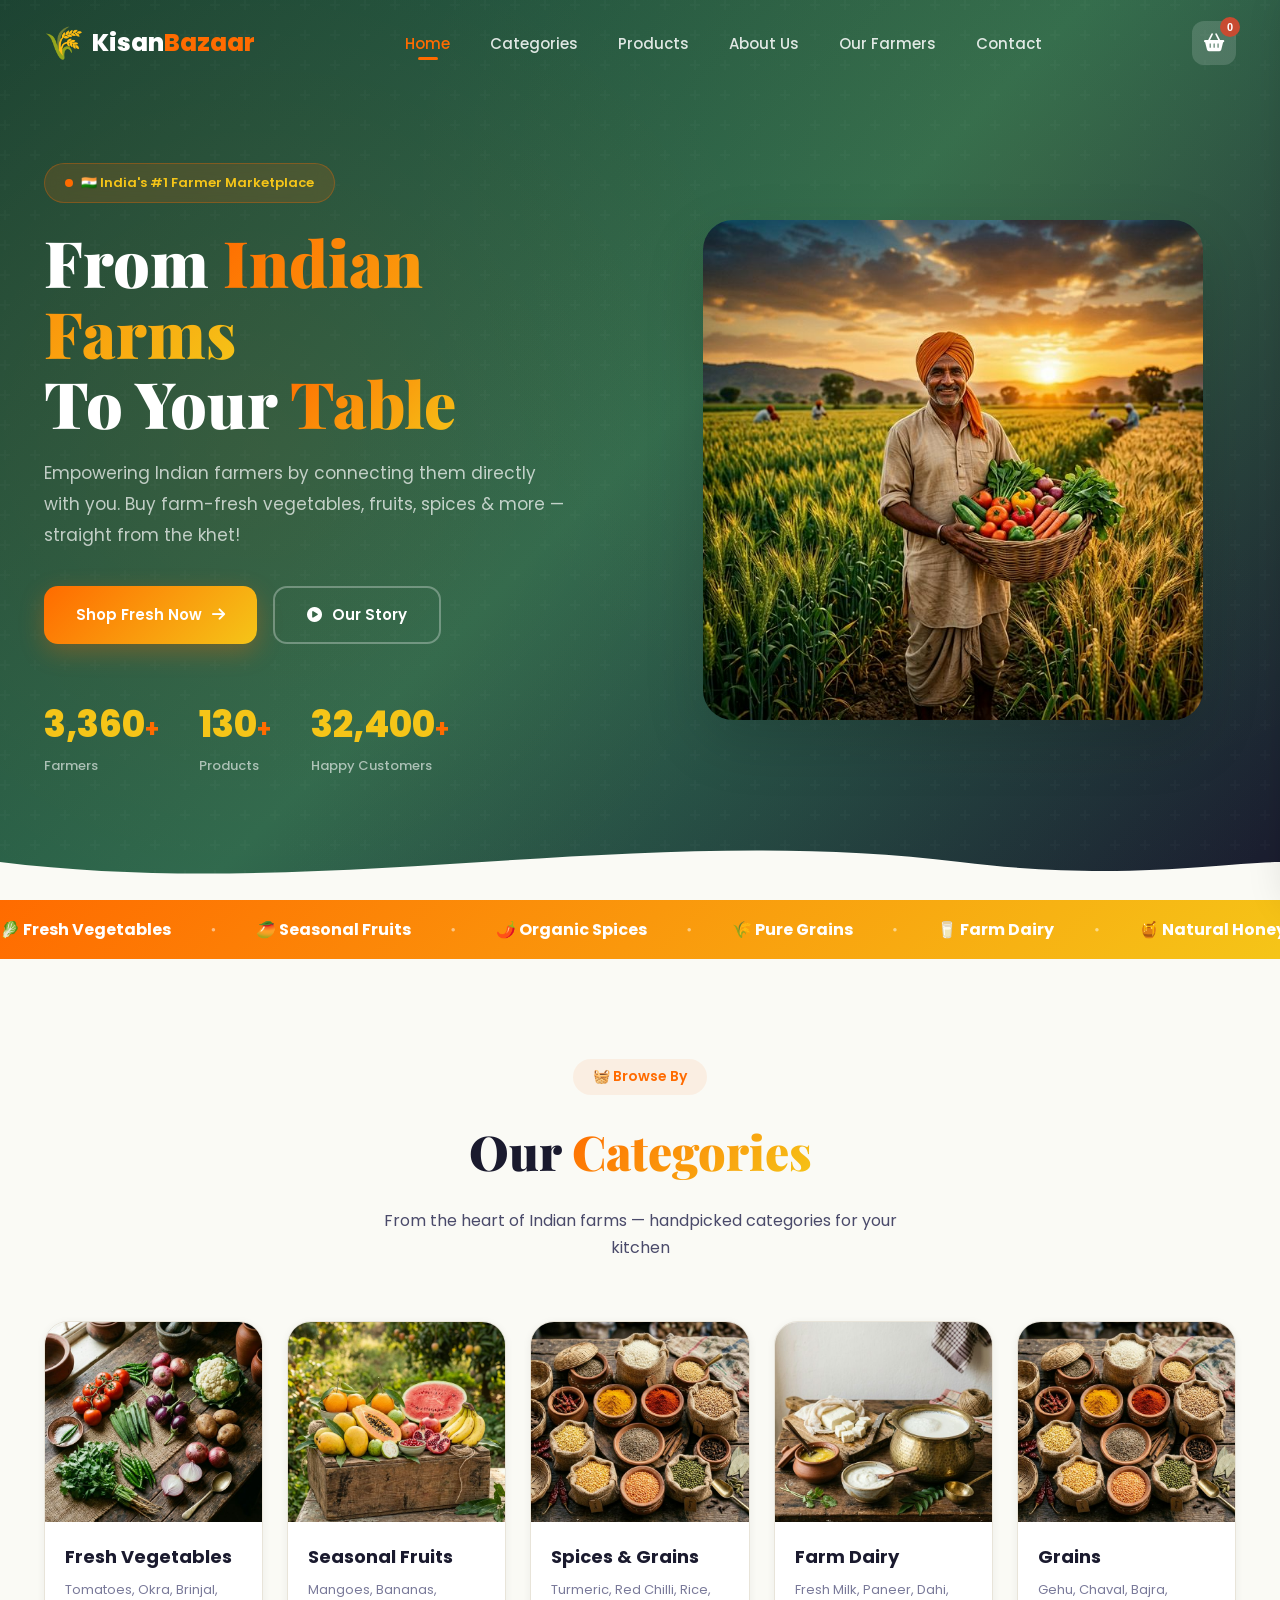
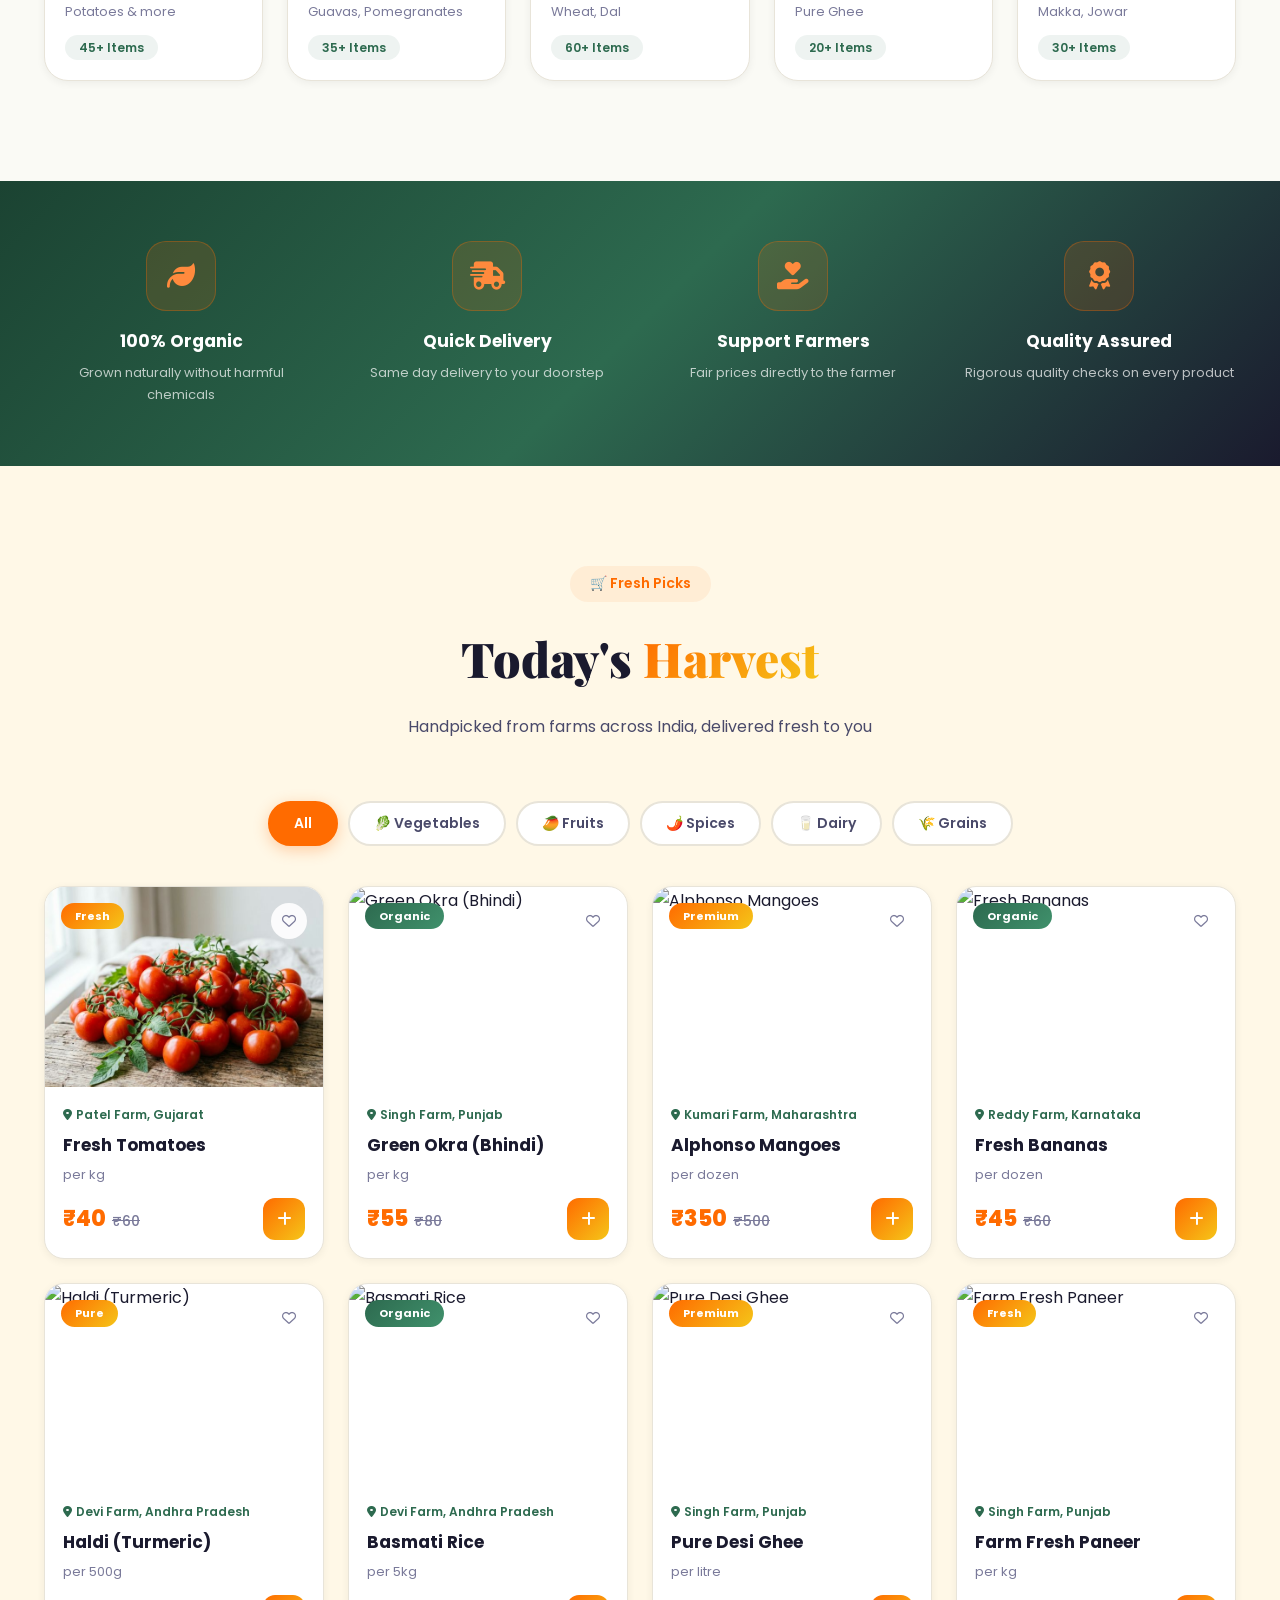
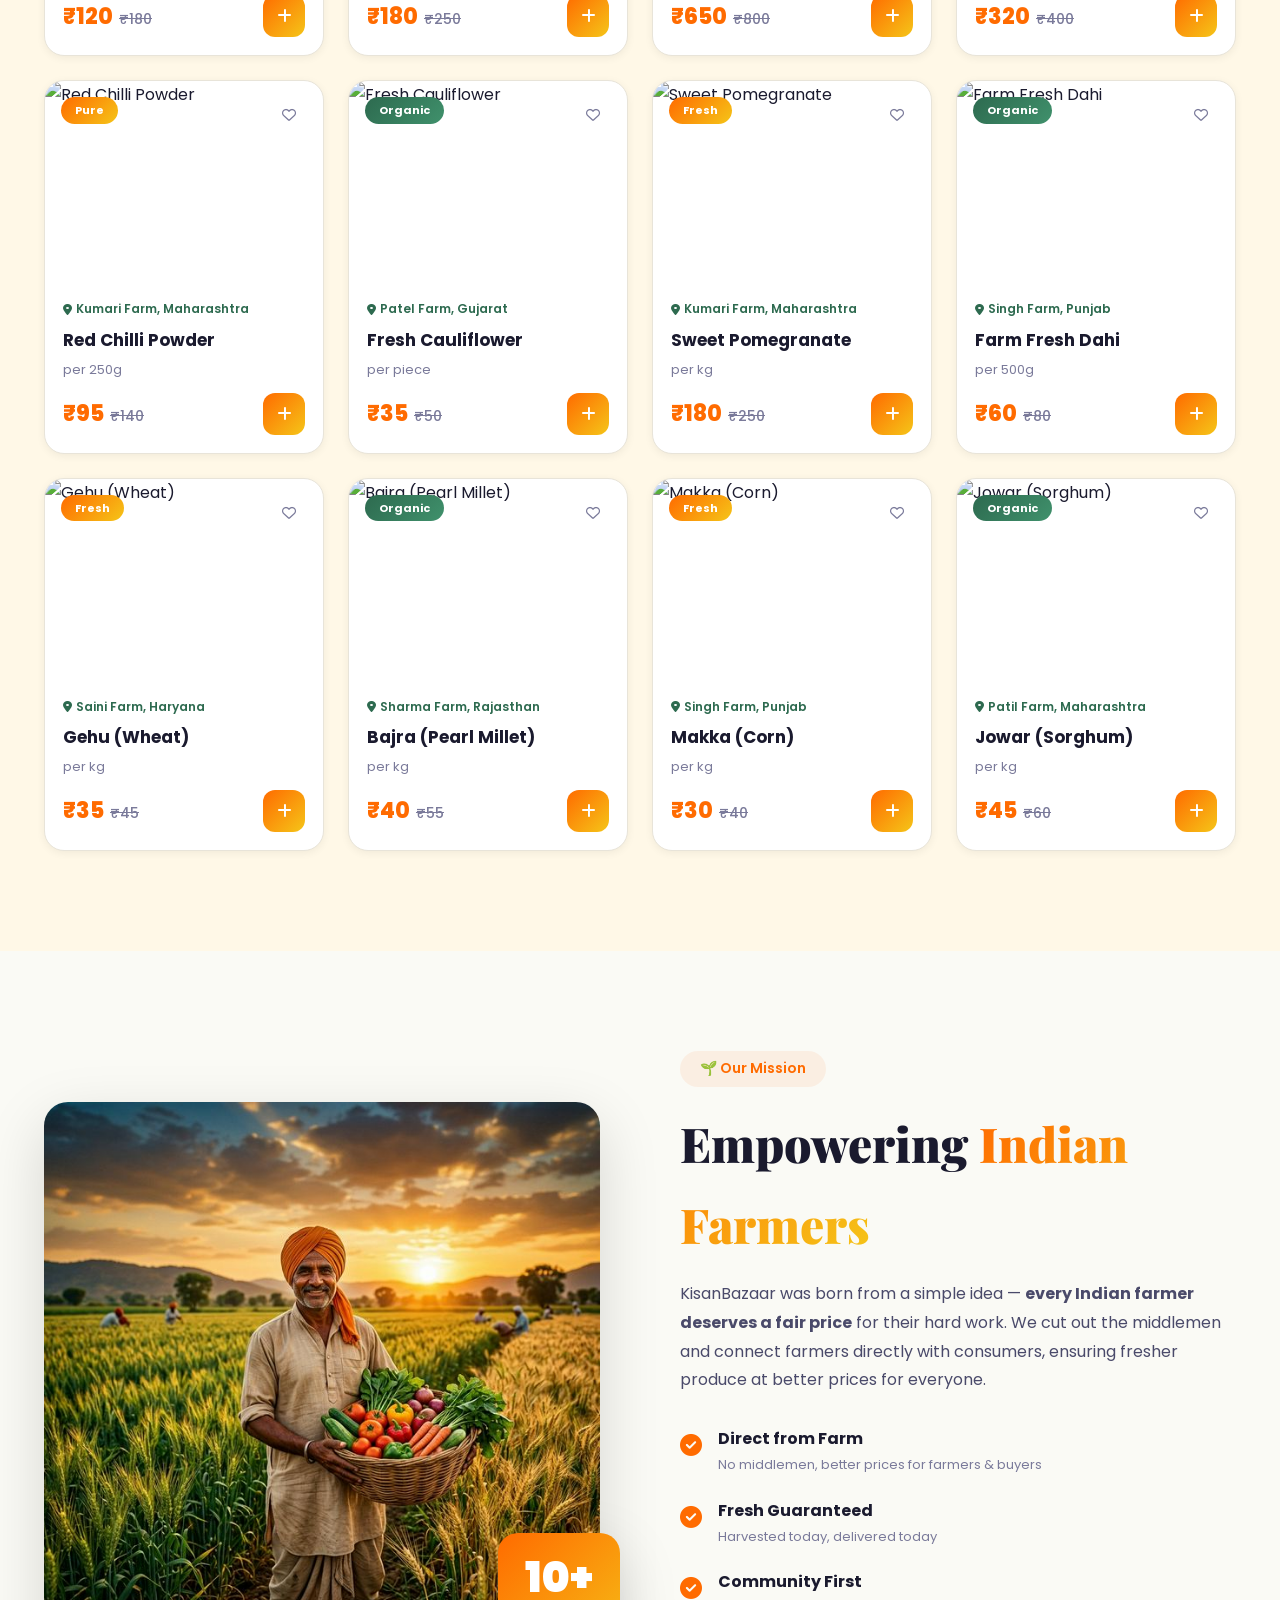
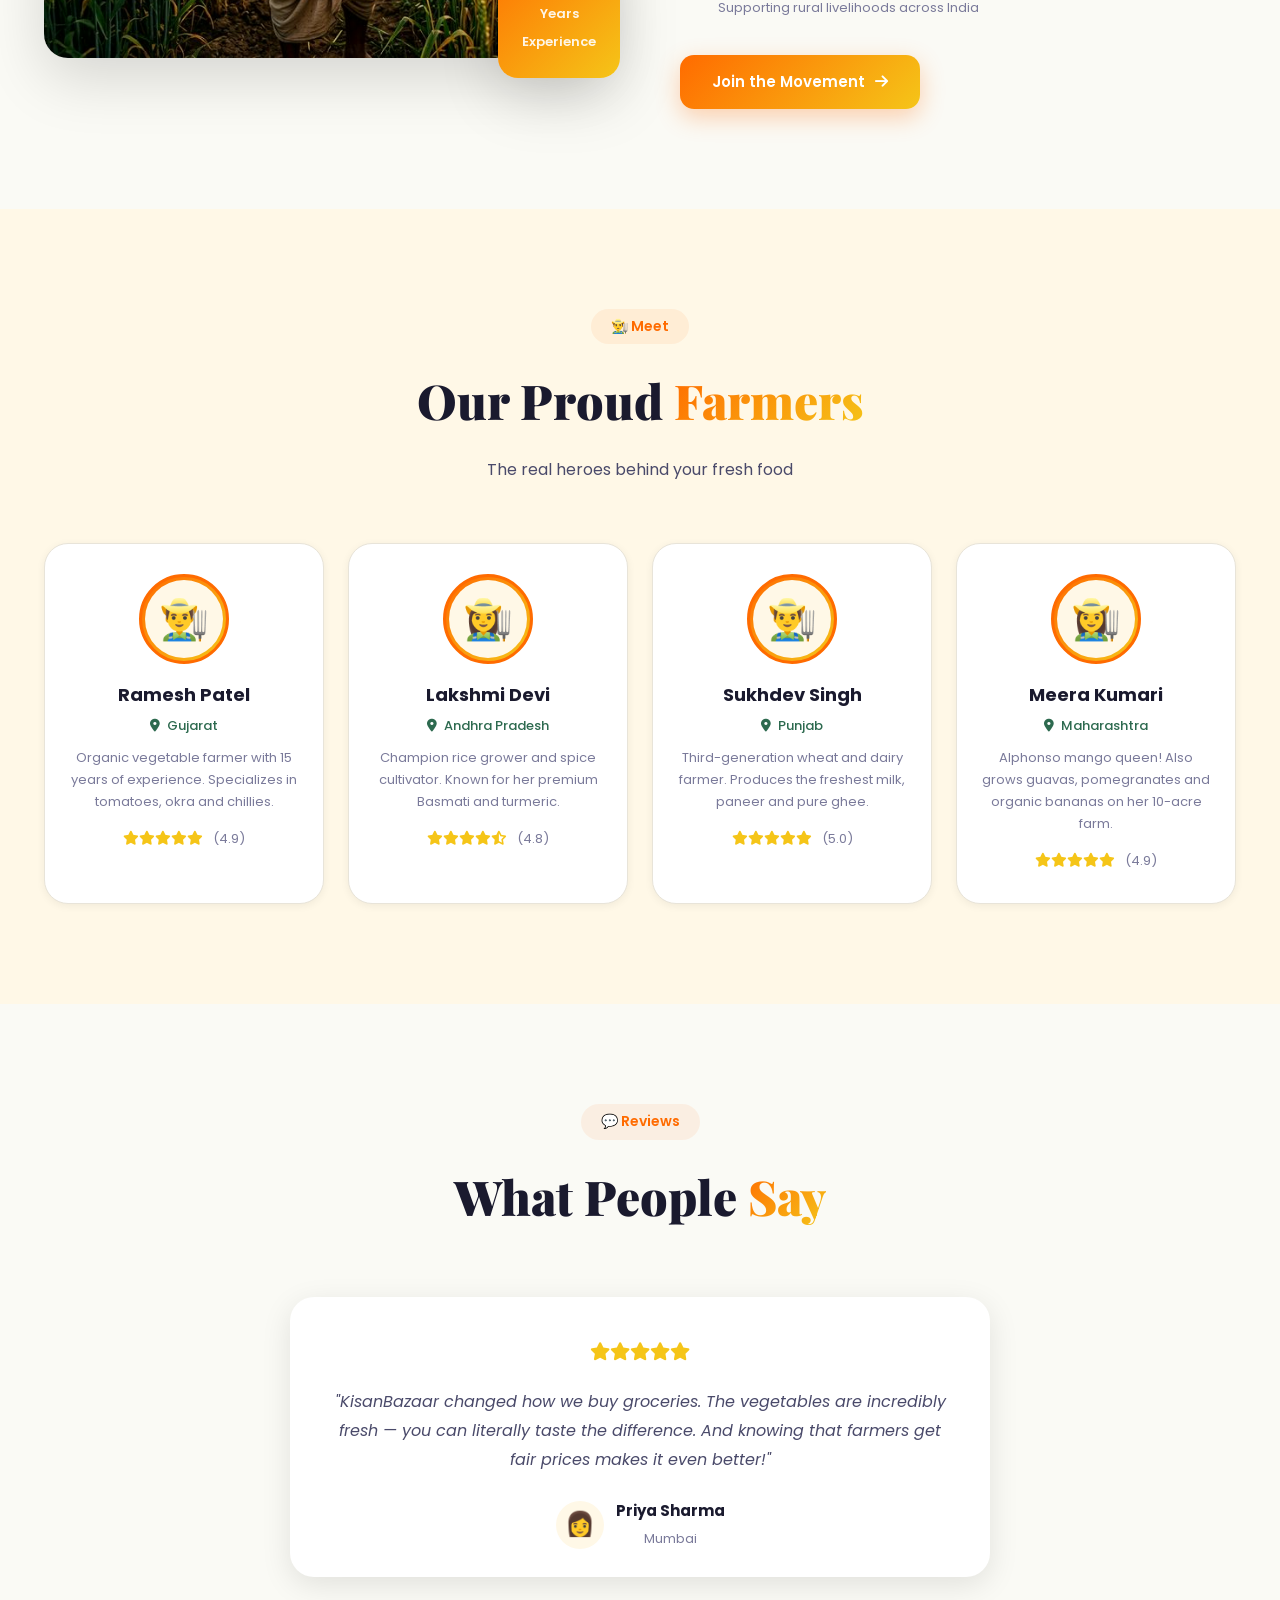
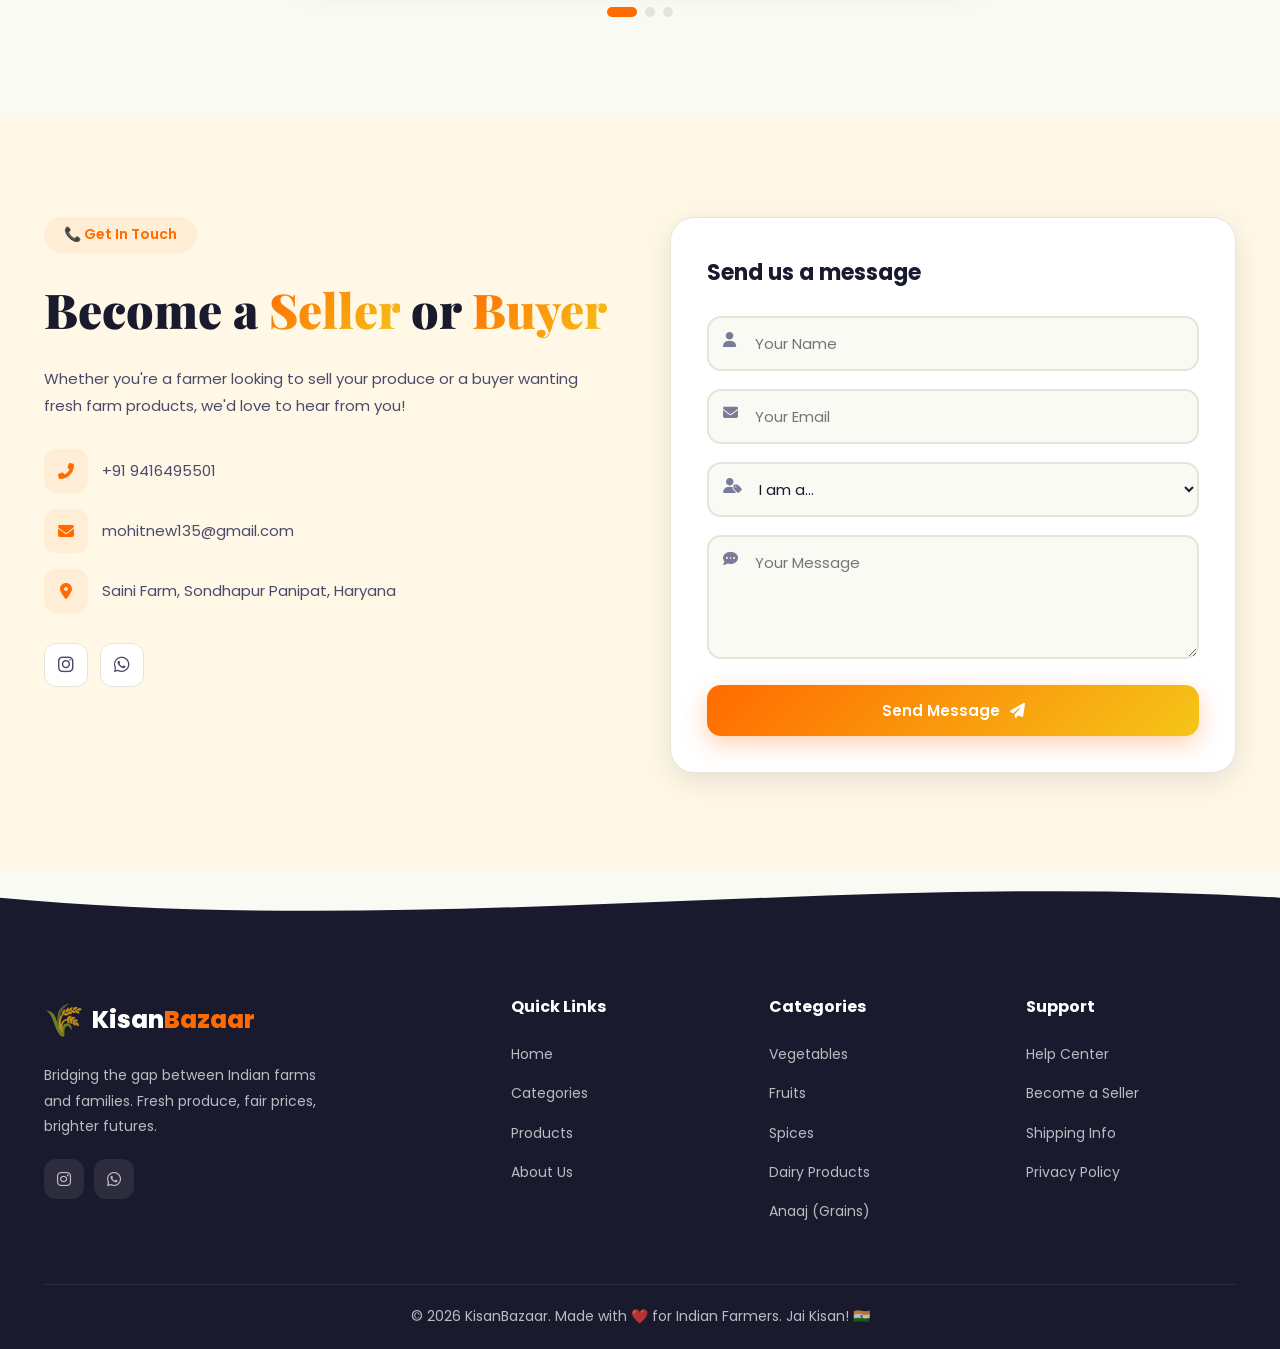
==== commit fe7d5caa: "Update index.html" ====
--- a/index.html
+++ b/index.html
@@ -593,7 +593,7 @@
             window.voiceflow.chat.load({
               verify: { projectID: '69f4c6551224fee774fb6260' },
               url: 'https://general-runtime.voiceflow.com',
-              versionID: 'development'
+              versionID: 'production'
             });
           }
           v.src = "https://cdn.voiceflow.com/widget-next/bundle.mjs"; v.type = "text/javascript";
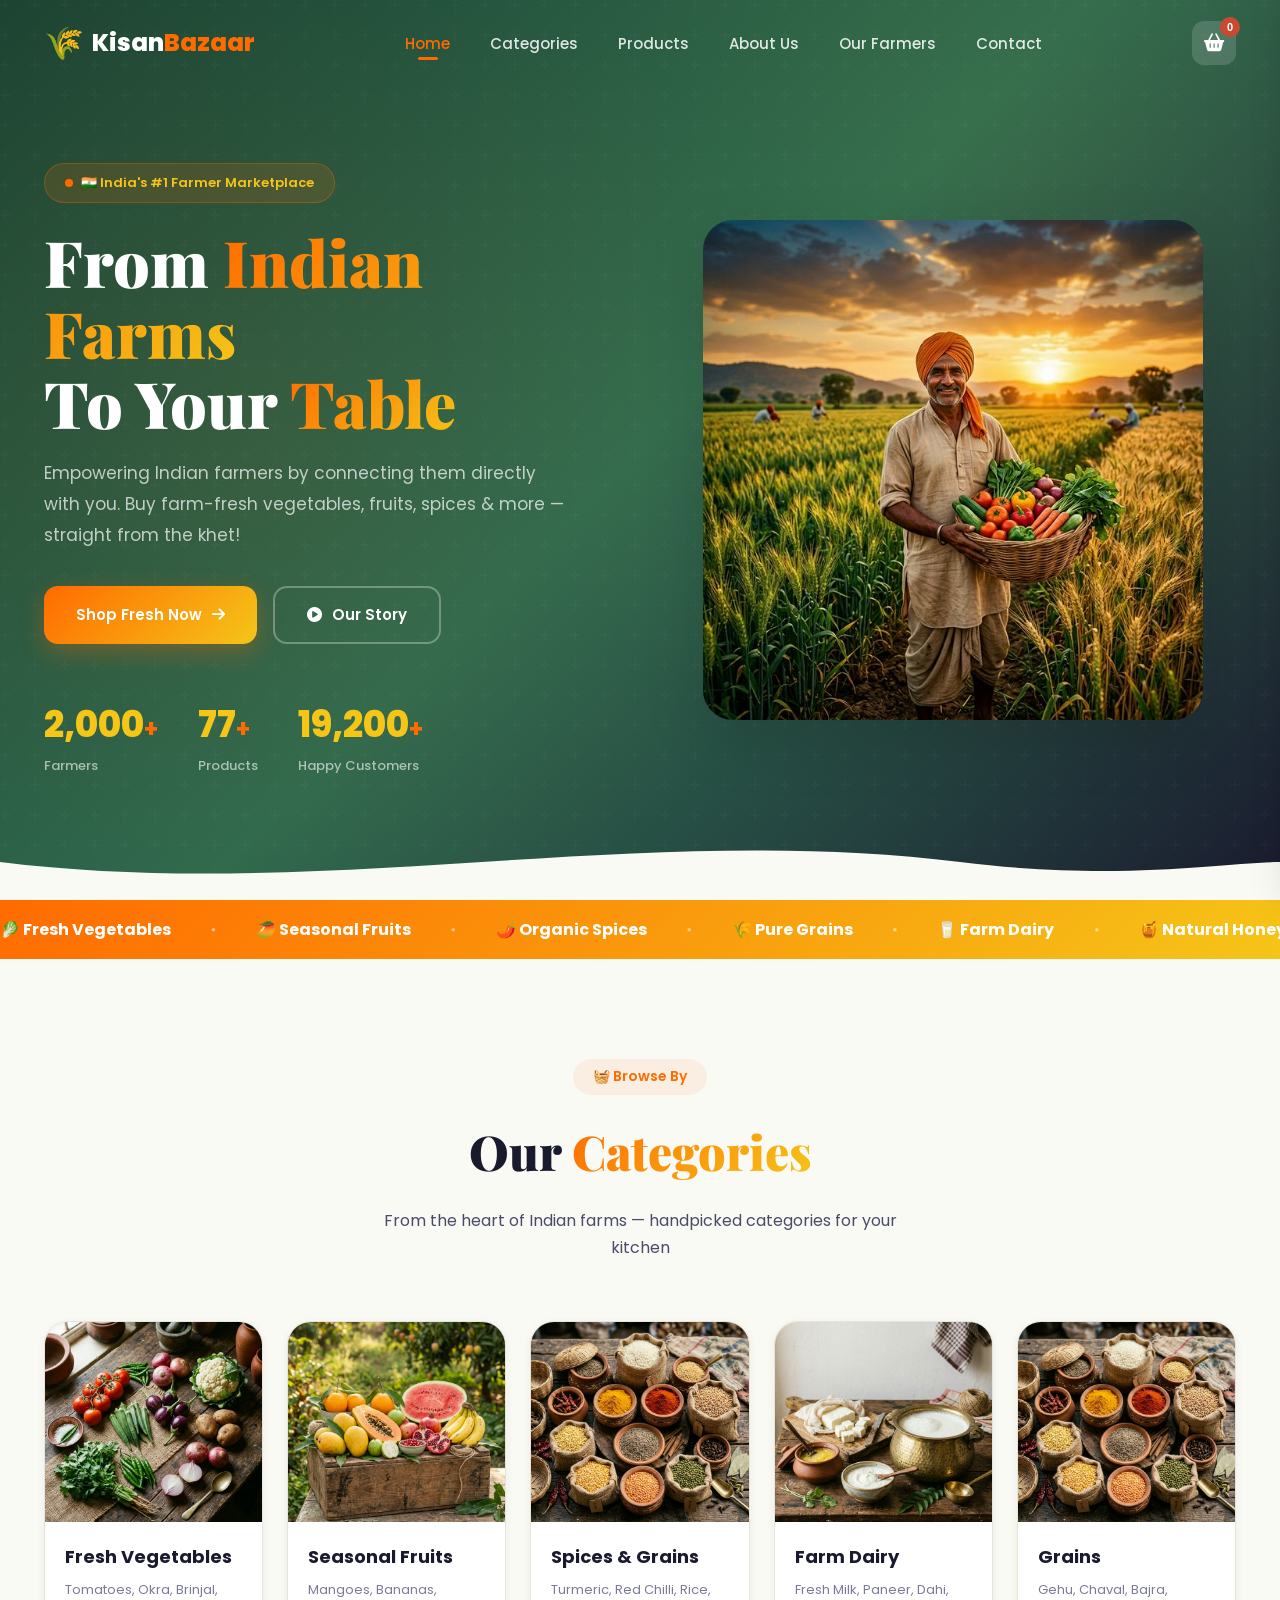
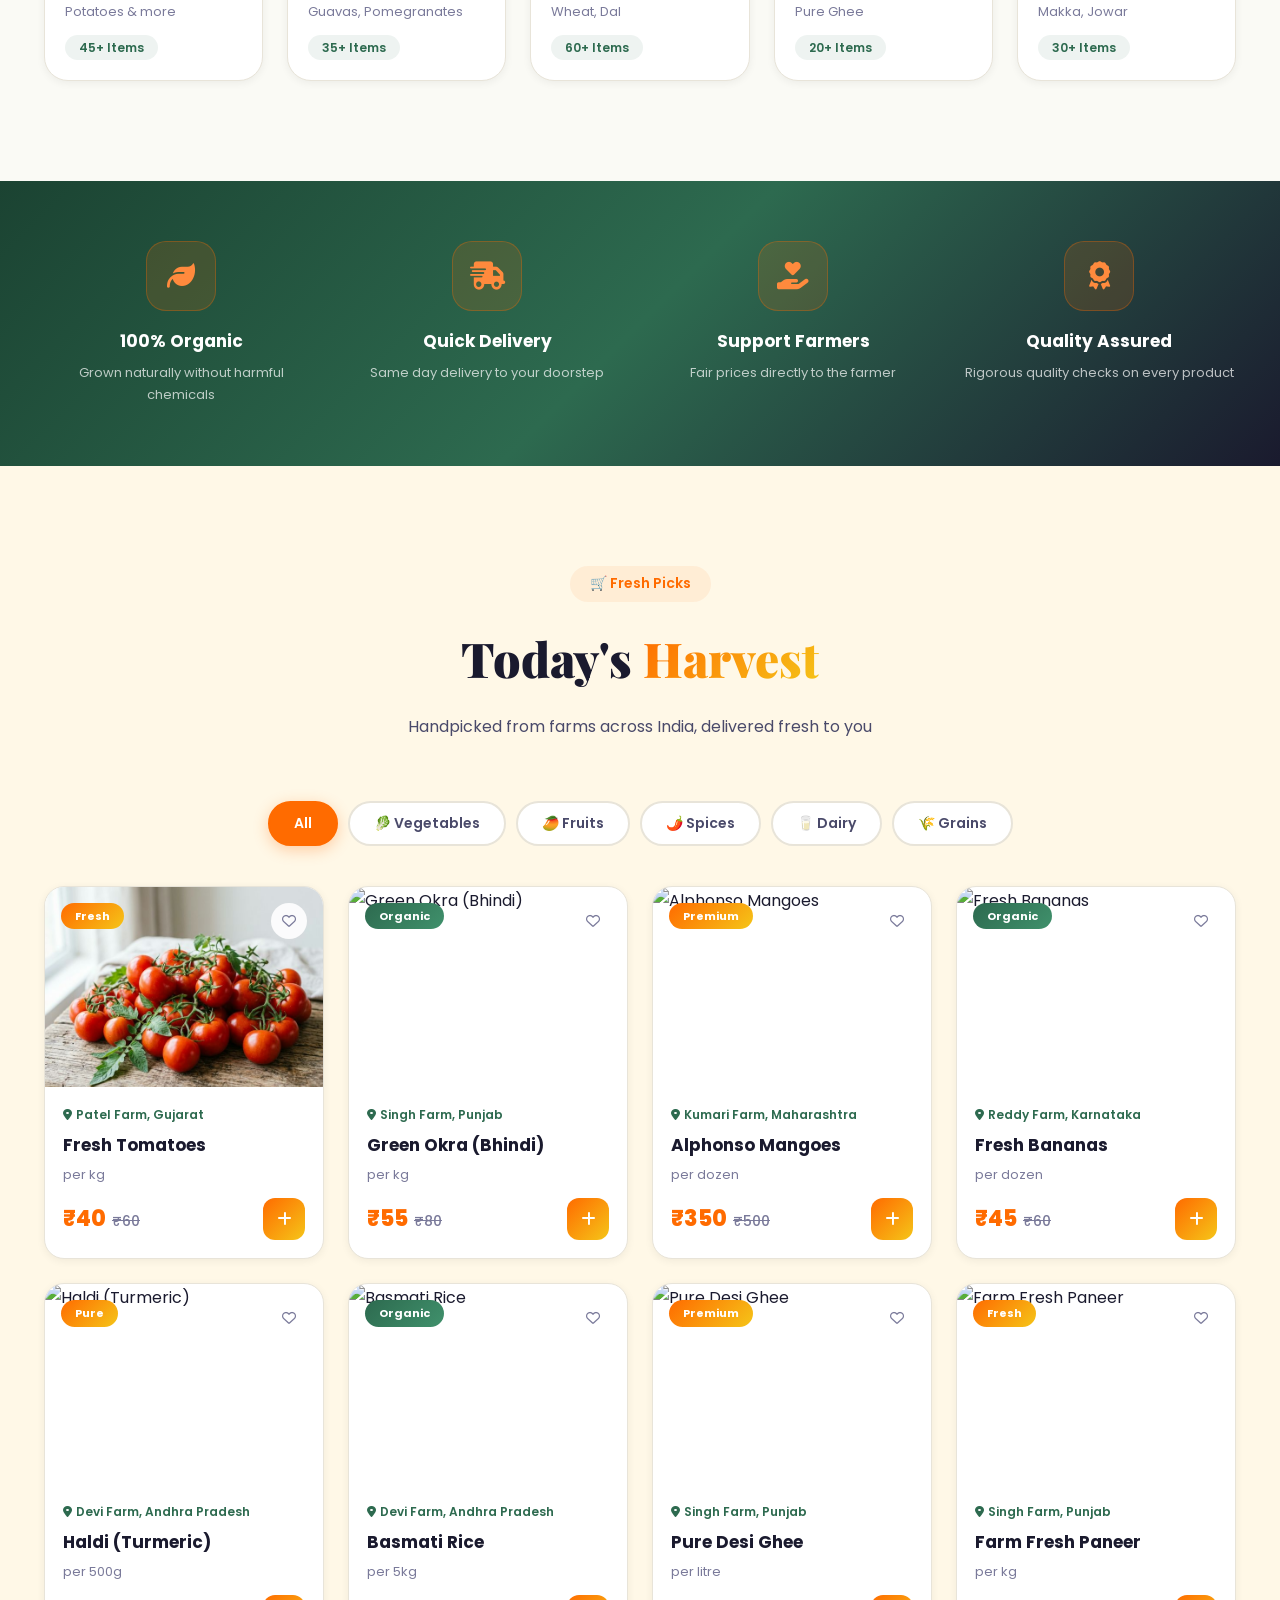
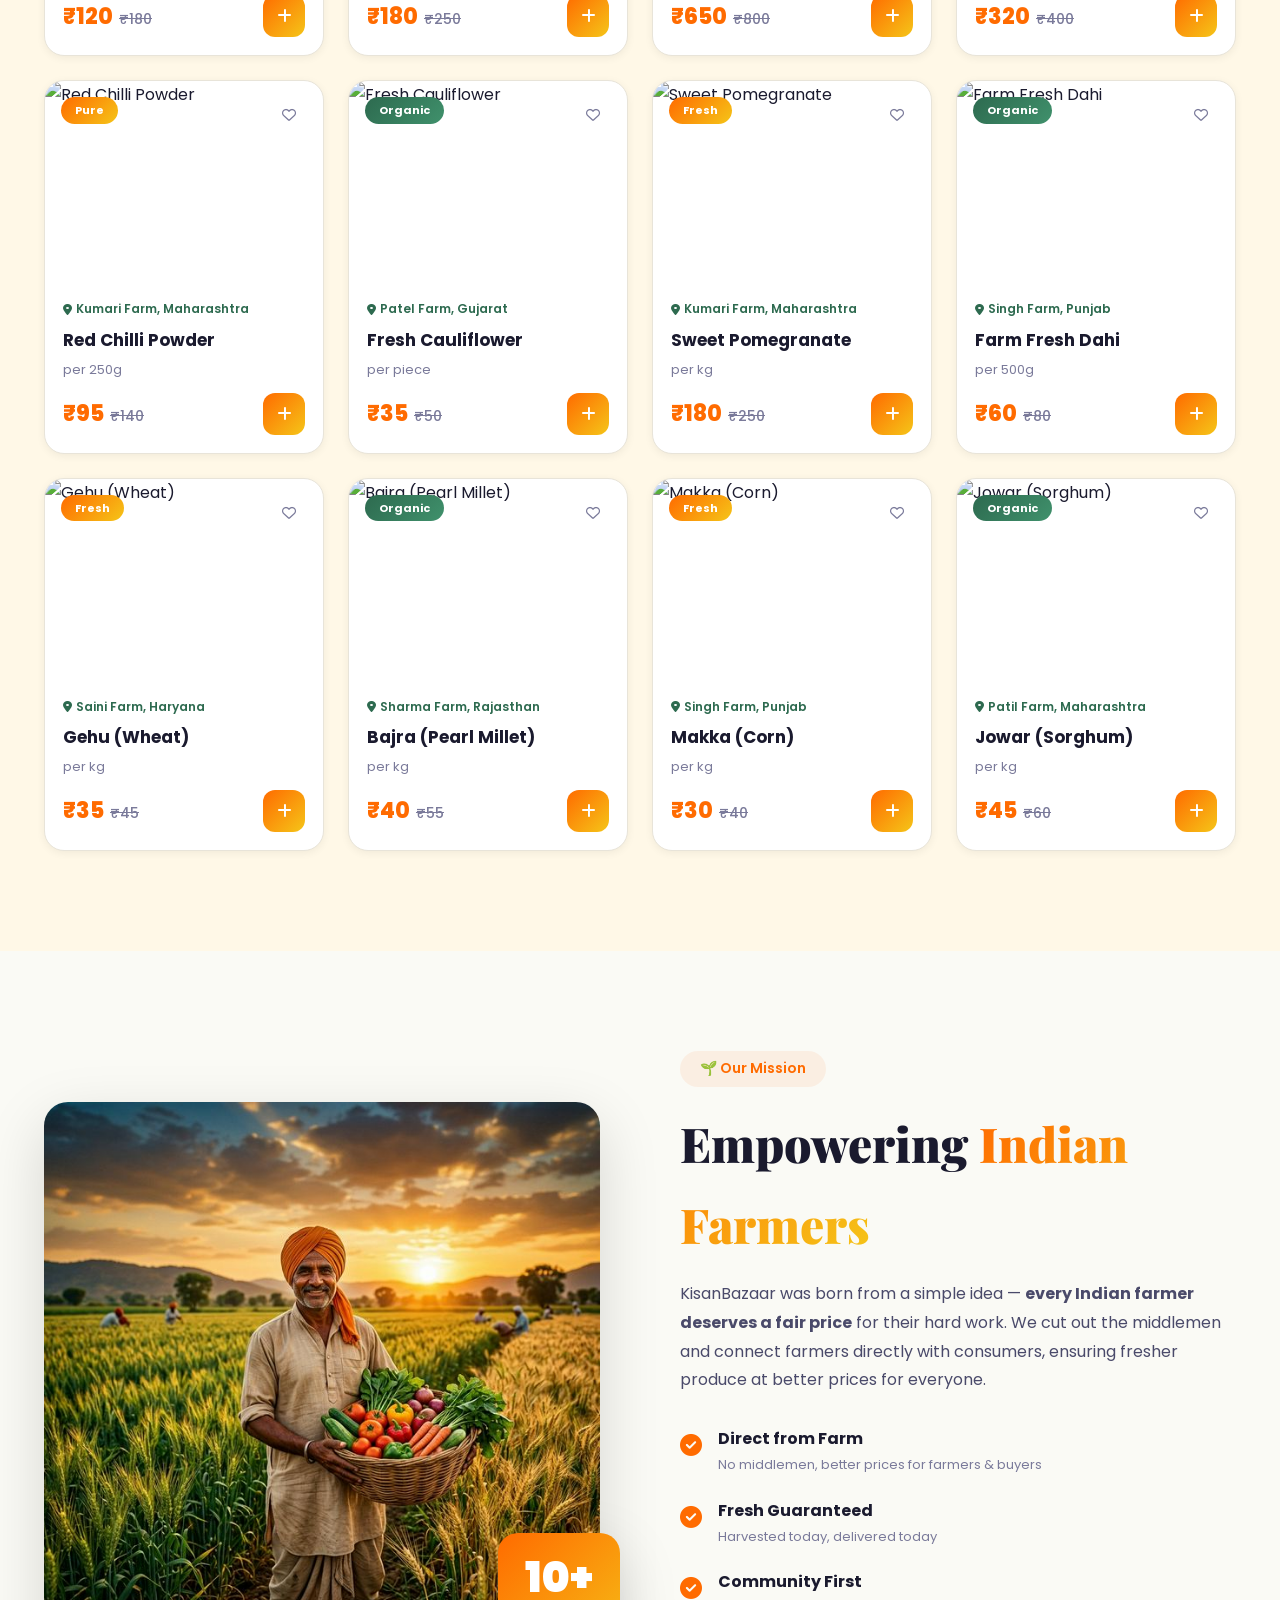
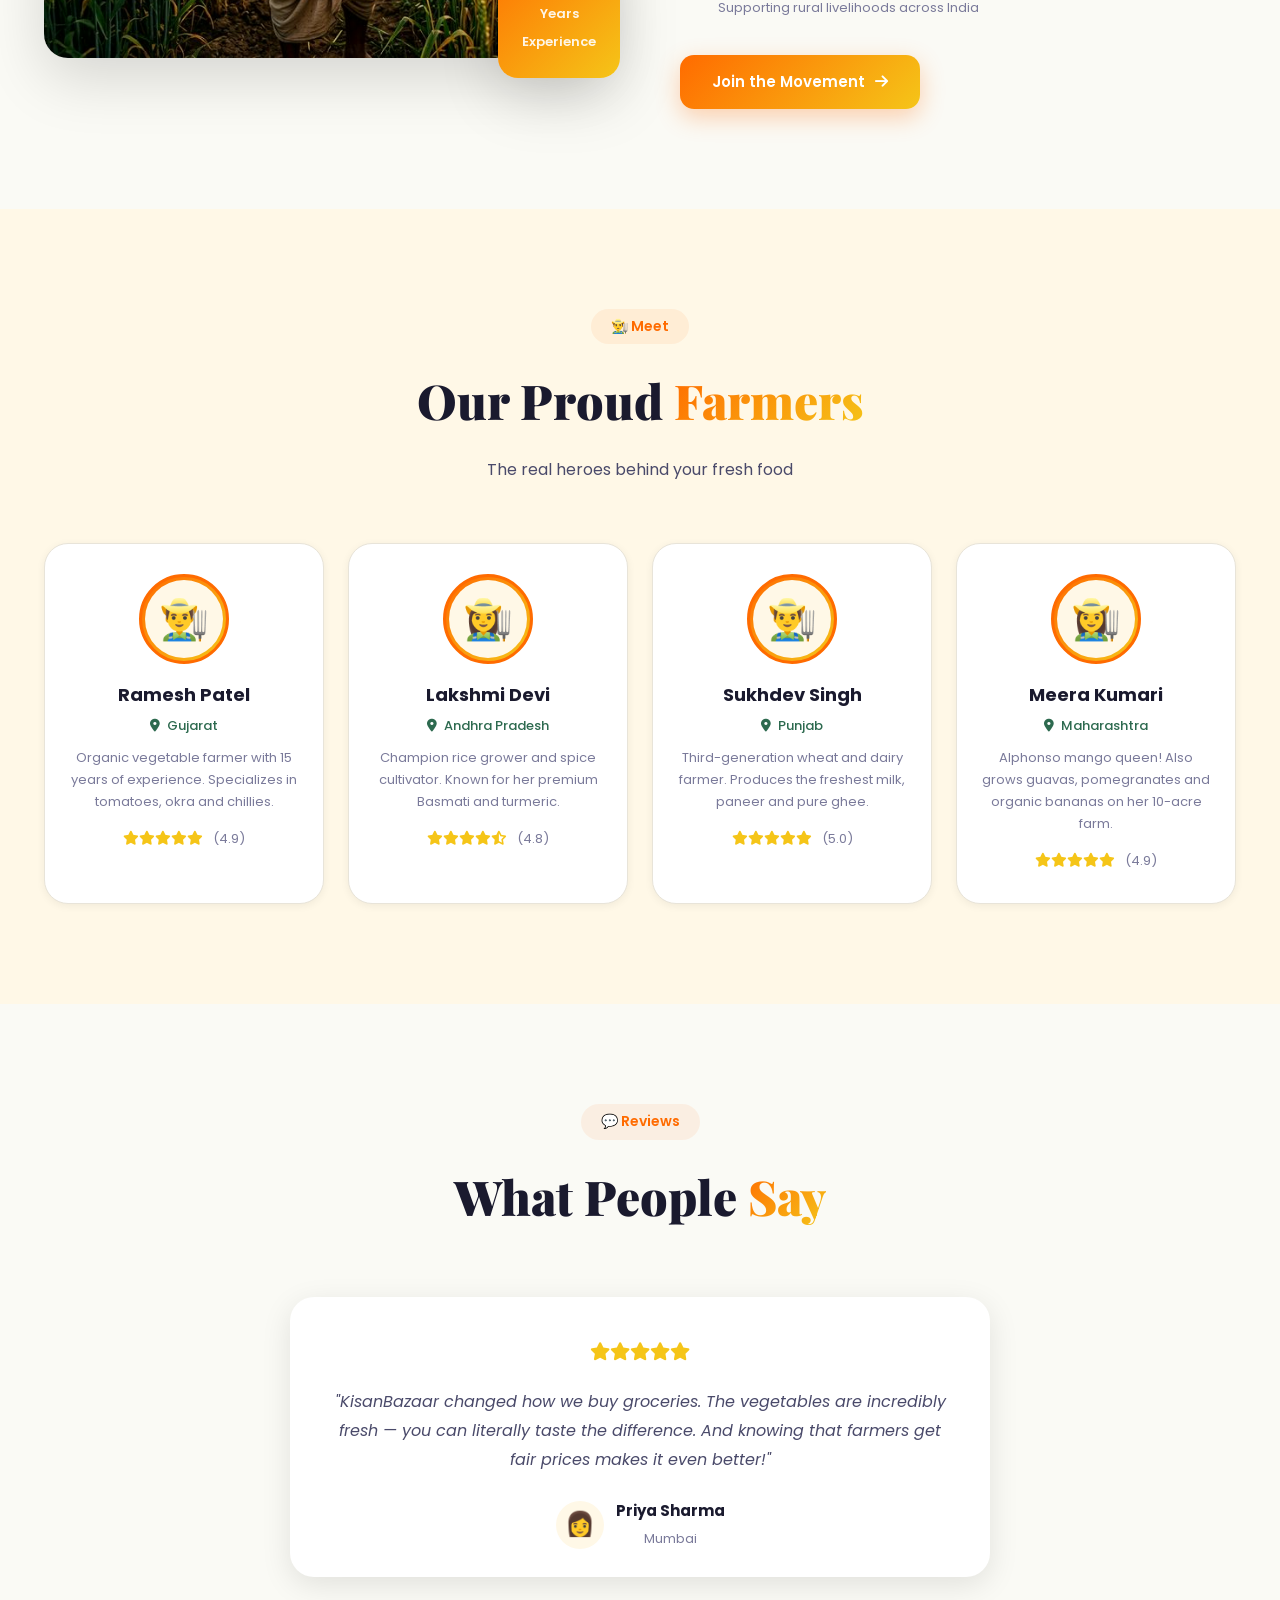
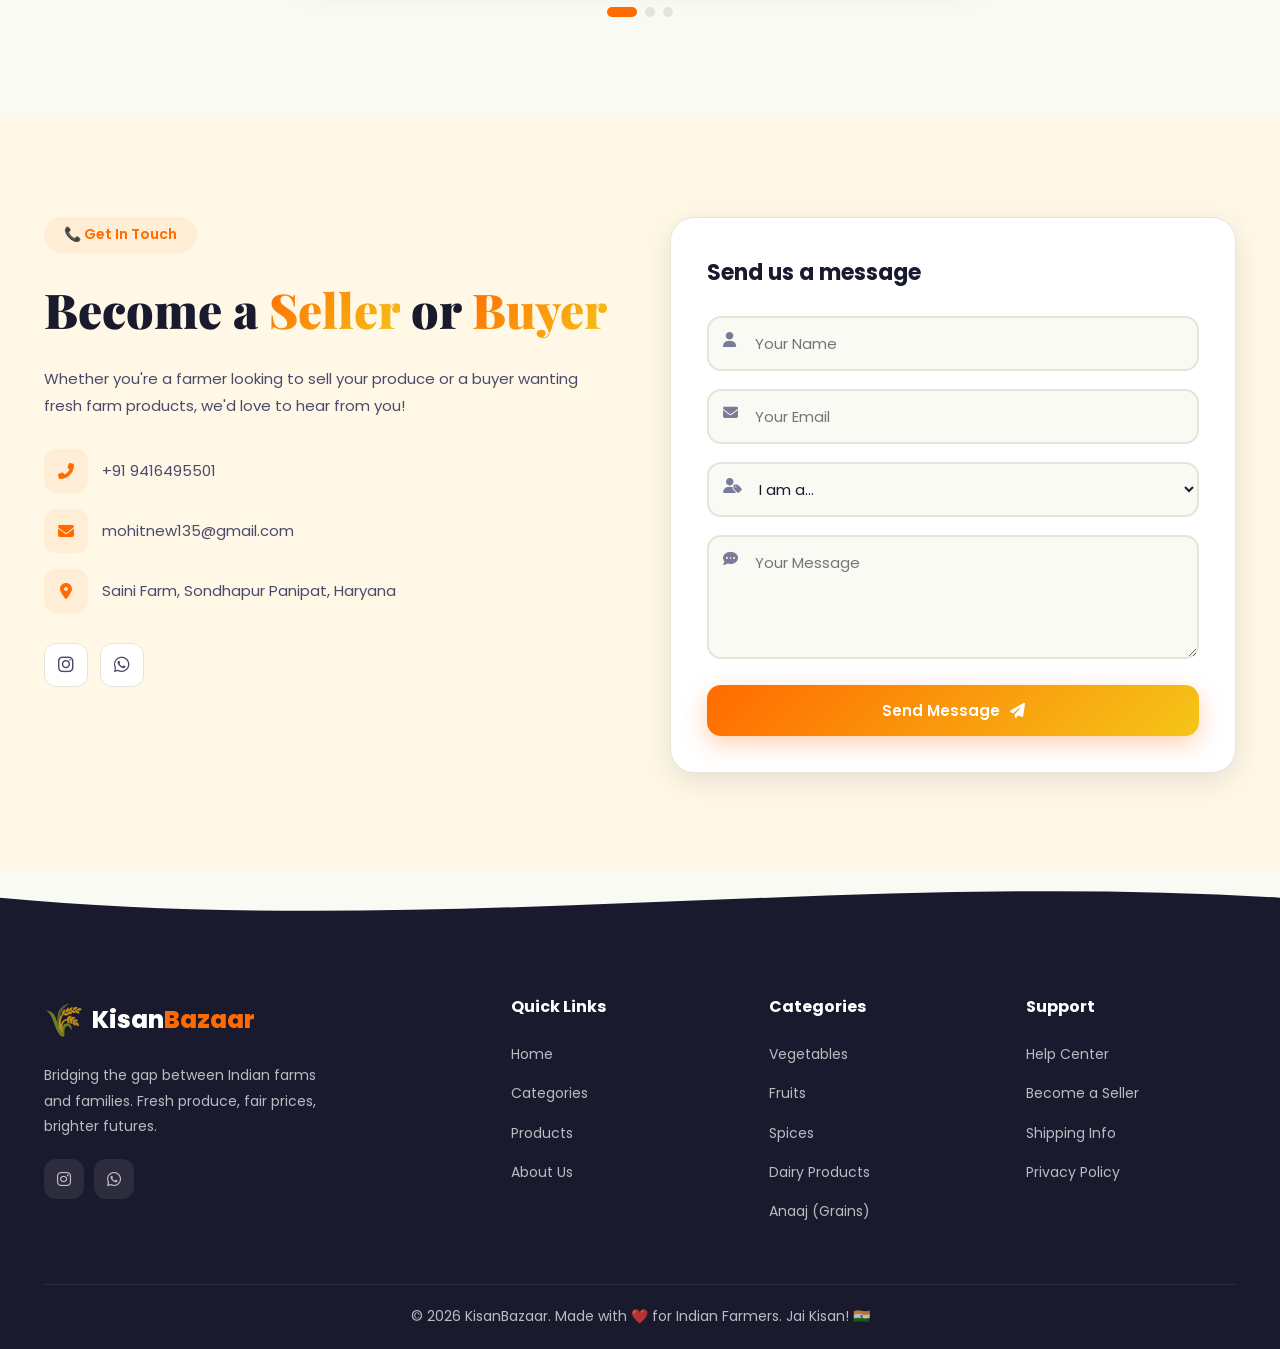
==== commit 27c36e28: "Update index.html" ====
--- a/index.html
+++ b/index.html
@@ -586,19 +586,21 @@
     <script src="script.js"></script>
 
     <!-- Voiceflow Chatbot Widget -->
-    <script type="text/javascript">
-      (function(d, t) {
-          var v = d.createElement(t), s = d.getElementsByTagName(t)[0];
-          v.onload = function() {
-            window.voiceflow.chat.load({
-              verify: { projectID: '69f4c6551224fee774fb6260' },
-              url: 'https://general-runtime.voiceflow.com',
-              versionID: 'production'
-            });
+   <script type="text/javascript">
+  (function(d, t) {
+      var v = d.createElement(t), s = d.getElementsByTagName(t)[0];
+      v.onload = function() {
+        window.voiceflow.chat.load({
+          verify: { projectID: '69f4c6551224fee774fb625f' },
+          url: 'https://general-runtime.voiceflow.com',
+          versionID: 'production',
+          voice: {
+            url: "https://runtime-api.voiceflow.com"
           }
-          v.src = "https://cdn.voiceflow.com/widget-next/bundle.mjs"; v.type = "text/javascript";
-          s.parentNode.insertBefore(v, s);
-      })(document, 'script');
-    </script>
+        });
+      }
+      v.src = "https://cdn.voiceflow.com/widget-next/bundle.mjs"; v.type = "text/javascript"; s.parentNode.insertBefore(v, s);
+  })(document, 'script');
+</script>
 </body>
 </html>
